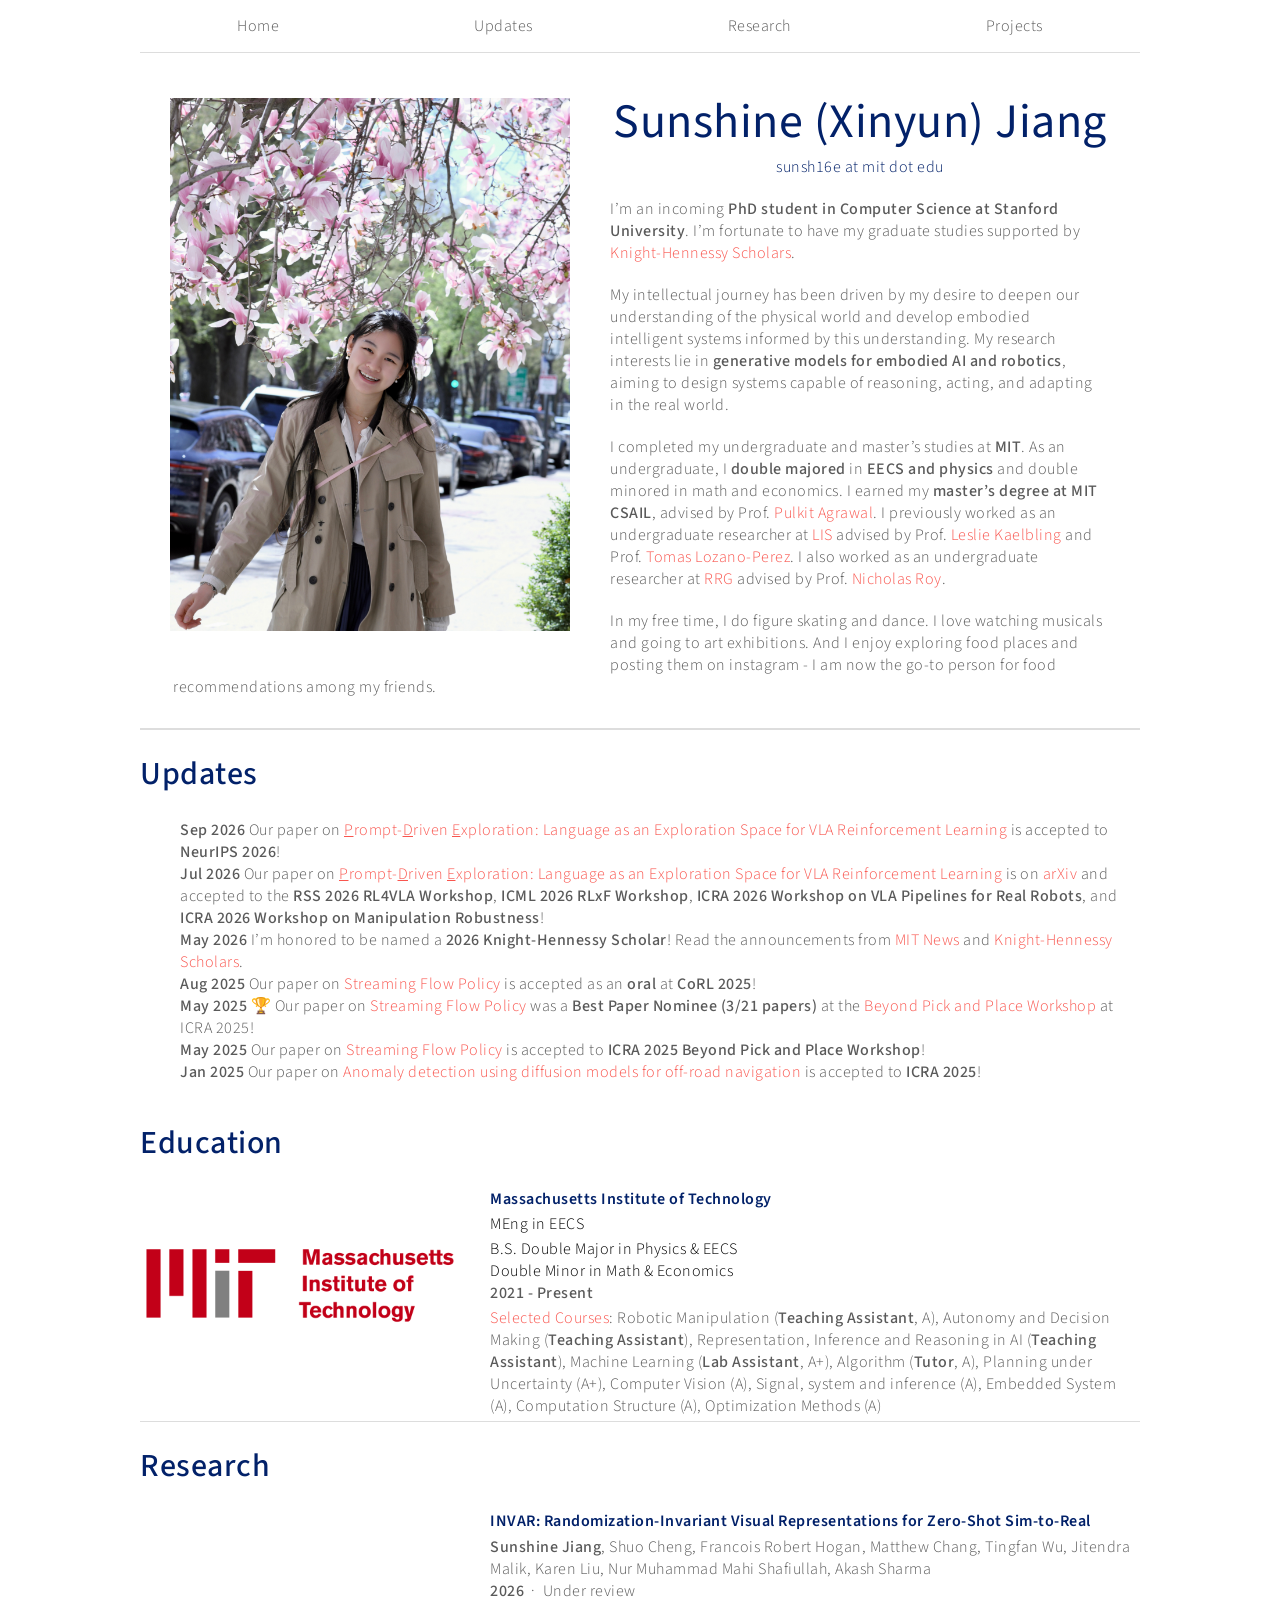
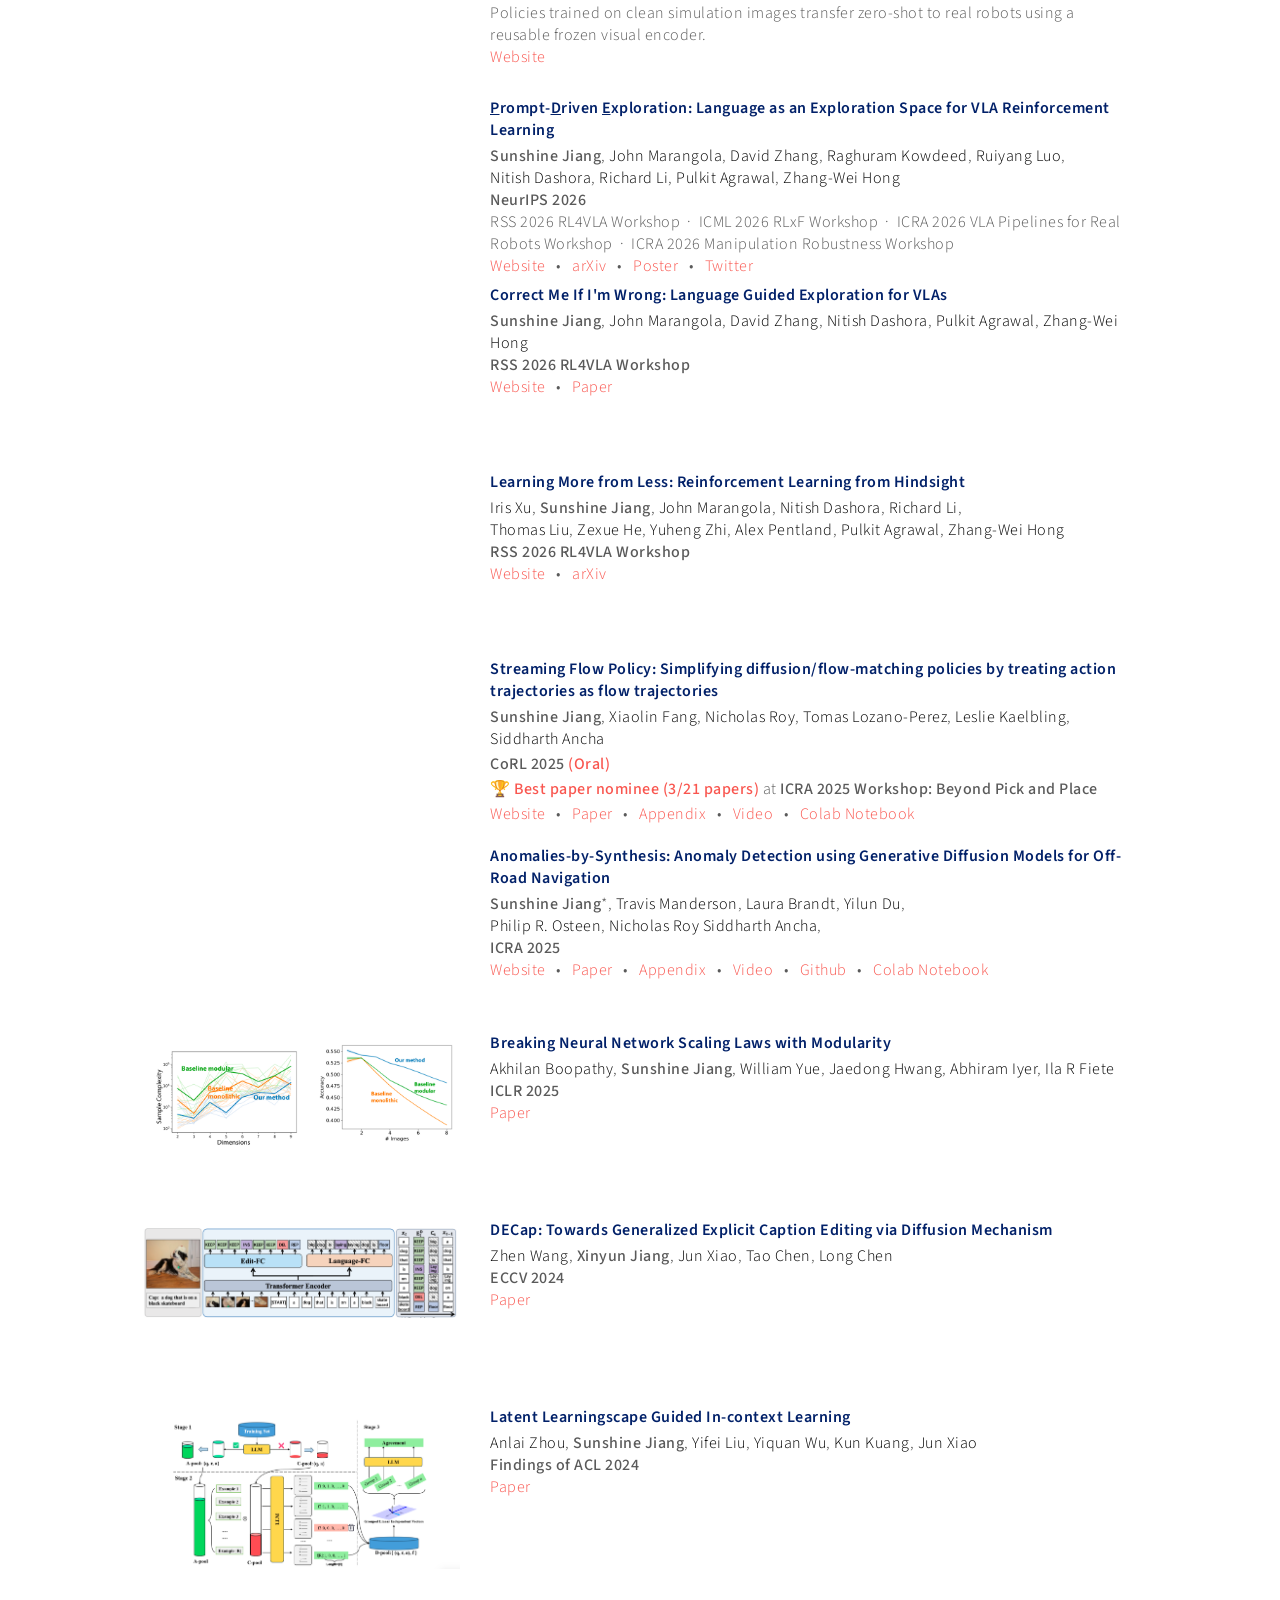
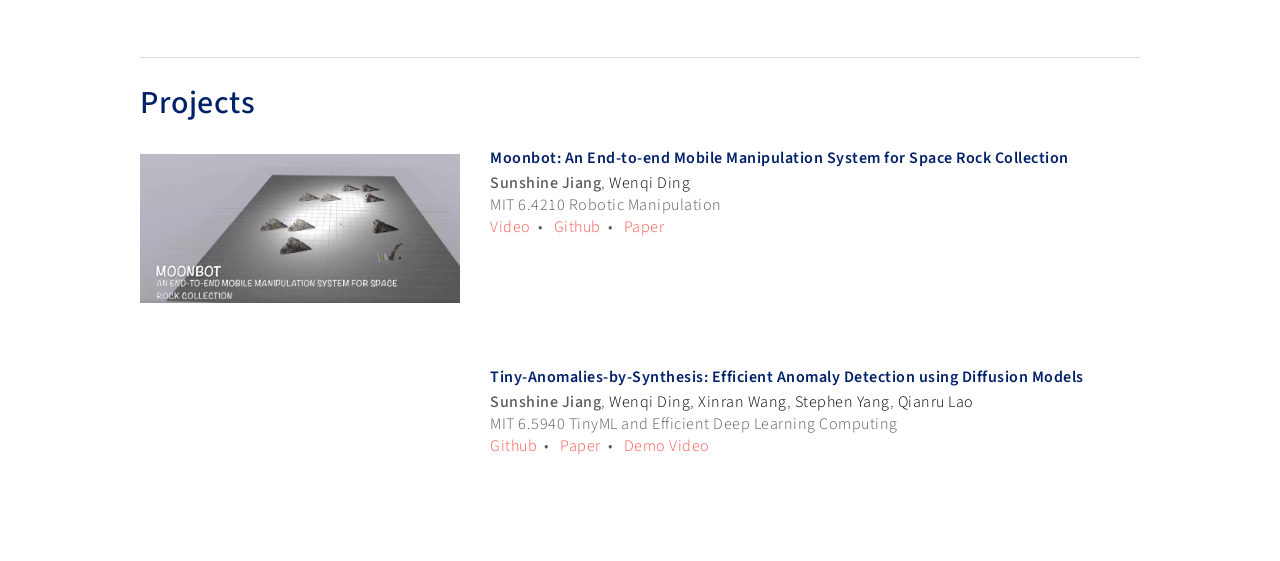
==== index.html @ f5dc6a95 "Add INVAR project to Research section Added INVAR project section with video and details." ====
<!DOCTYPE html>
<html>

<head>
    <meta charset="UTF-8" />
    <link href="https://fonts.googleapis.com/css2?family=Source+Sans+Pro:wght@200;300;400;600;700;900&display=swap"
        rel="stylesheet">
    <link rel="stylesheet" type="text/css" href="assets/css/style.css" />
    <title> Sunshine (Xinyun) Jiang </title>
    <meta name="google-site-verification" content="sfrwMI6kyZwt0G5lqJ5A34wypCN7eaDha0_9CSBx6_o" />
</head>

<body>
    <div style="width:1000px;margin: 0px auto;">
        <header id="header" width="400px" style="display:flex;justify-content: space-around;">
            <a href="#profile-intro">Home</a>
            <a href="#updates">Updates</a>
            <a href="#research">Research</a>
            <a href="#projects">Projects</a>
        </header>
        <div id="profile">
            <div id="profile-pic">
                <img src="assets/images/profile.jpg" />
                
            </div>
            <div id="profile-intro">
                <div id="profile-name">Sunshine (Xinyun) Jiang</div>
                <div id="profile-email">sunsh16e at mit dot edu</div>
                <p>
                    I’m an incoming <b>PhD student in Computer Science at Stanford University</b>. I’m fortunate to have my graduate studies supported by <a href="https://knight-hennessy.stanford.edu/scholars/2026-cohort">Knight-Hennessy Scholars</a>.

                </p>
                <p>
                    My intellectual journey has been driven by my desire to deepen our understanding of the physical world 
                    and develop embodied intelligent systems informed by this understanding. 
                    My research interests lie in <b>generative models for embodied AI and robotics</b>, 
                    aiming to design systems capable of reasoning, acting, and adapting in the real world.

                </p>
                <p>
                    I completed my undergraduate and master’s studies at <b>MIT</b>. As an undergraduate, I <b>double majored</b> in <b>EECS and physics</b> and double minored in math and economics. I earned my <b>master’s degree at MIT CSAIL</b>, advised by Prof. <a href="https://people.csail.mit.edu/pulkitag/">Pulkit Agrawal</a>.
                    I previously worked as an undergraduate researcher at <a href="https://lis.csail.mit.edu/">LIS</a> advised by Prof. <a href="https://people.csail.mit.edu/lpk/">Leslie Kaelbling</a>  and Prof. <a href="https://people.csail.mit.edu/tlp/">Tomas Lozano-Perez</a>.
                    I also worked as an undergraduate researcher at <a href="https://rrg-test.csail.mit.edu/">RRG</a> advised by Prof. <a href="https://aeroastro.mit.edu/people/nicholas-roy/">Nicholas Roy</a>.
                </p>
                <p>
                    In my free time, I do figure skating and dance. I love watching musicals and going to art exhibitions.  
                    And I enjoy exploring food places and posting them on instagram - I am now the go-to person for food recommendations among my friends.
                </p>
                <!-- <div>
                    <a href="assets/files/cv.pdf">
                      CV
                    </a>
                    /
                    <a href="https://twitter.com/chichengcc">
                      Twitter
                    </a>
                    /
                    <a href="https://github.com/cheng-chi">
                        Github
                    </a>
                    </a>
                </div> -->
            </div>
            <div style="clear: both;"></div>
        </div>
        <div class="divider"></div>
        <div class="section" id="updates">
            <h1>Updates</h1>
            <ul>
                <li> <b>Sep 2026</b> Our paper on <a href="prompt-rl/index.html"><u>P</u>rompt-<u>D</u>riven <u>E</u>xploration: Language as an Exploration Space for VLA Reinforcement Learning</a> is accepted to <b>NeurIPS 2026</b>!
                <li> <b>Jul 2026</b> Our paper on <a href="prompt-rl/index.html"><u>P</u>rompt-<u>D</u>riven <u>E</u>xploration: Language as an Exploration Space for VLA Reinforcement Learning</a> is on <a href="https://arxiv.org/abs/2607.08837">arXiv</a> and accepted to the <b>RSS 2026 RL4VLA Workshop</b>, <b>ICML 2026 RLxF Workshop</b>, <b>ICRA 2026 Workshop on VLA Pipelines for Real Robots</b>, and <b>ICRA 2026 Workshop on Manipulation Robustness</b>!
                <li> <b>May 2026</b> I’m honored to be named a <b>2026 Knight-Hennessy Scholar</b>! Read the announcements from <a href="https://news.mit.edu/2026/knight-hennessy-scholars-0514">MIT News</a> and <a href="https://knight-hennessy.stanford.edu/scholars/2026-cohort">Knight-Hennessy Scholars</a>.
                <li> <b>Aug 2025</b> Our paper on <a href="https://siddancha.github.io/streaming-flow-policy/">Streaming Flow Policy</a> is accepted as an <b>oral</b> at <b>CoRL 2025</b>!
                <li> <b>May 2025</b> 🏆 Our paper on <a href="https://siddancha.github.io/streaming-flow-policy/">Streaming Flow Policy</a> was a <b>Best Paper Nominee (3/21 papers)</b> at the <a href="https://sites.google.com/view/icra-2025-beyond-pick-place">Beyond Pick and Place Workshop</a> at ICRA 2025!
                <li> <b>May 2025</b> Our paper on <a href="https://siddancha.github.io/streaming-flow-policy/">Streaming Flow Policy</a> is accepted to <b>ICRA 2025 Beyond Pick and Place Workshop</b>!
                <li> <b>Jan 2025</b> Our paper on <a href="https://siddancha.github.io/anomalies-by-diffusion-synthesis/">Anomaly detection using diffusion models for off-road navigation</a> is accepted to <b>ICRA 2025</b>!
            </ul>
            <p></p>
            <div style="clear: both;"></div>
        </div>
        <div style="display:flex;flex-direction: column;">
            <h1>Education</h1>
            <div>
                <a href="https://web.mit.edu/" style="height: 12em;" class="research-thumb"><img
                        src="assets/images/MIT-Logo.png" alt=""></a>
                <a href="https://web.mit.edu/" class="research-proj-title">Massachusetts Institute of Technology</a>
                <p>
                    <a style="color:#000;">MEng in EECS</a>
                </p>
                <p>
                    <a style="color:#000;">B.S. Double Major in Physics & EECS</a>
                    <br><a style="color:#000;">Double Minor in Math & Economics</a><br>
                    <b>2021 - Present</b>
                </p>
                <p>
                    <a>Selected Courses</a>: Robotic Manipulation (<b>Teaching Assistant</b>, A), Autonomy and Decision Making (<b>Teaching Assistant</b>), Representation, Inference and Reasoning in AI (<b>Teaching Assistant</b>), Machine Learning (<b>Lab Assistant</b>, A+), Algorithm (<b>Tutor</b>, A), 
                    Planning under Uncertainty (A+), Computer Vision (A), 
                    Signal, system and inference (A), Embedded System (A), Computation Structure (A), Optimization Methods (A)

                </p>
            </div>
            <div style="clear: both;"></div>
        </div>
        <div class="divider"></div>
        <div style="display:flex;flex-direction: column;" id="research">
            <h1>Research</h1>
            <div id="invar">
                <a href="https://xinyunsunshine.github.io/INVAR/" style="height: 10em;" class="research-thumb" aria-label="INVAR project website">
                    <video width="320" height="180" style="object-fit: cover;" autoplay loop muted playsinline preload="metadata"
                        poster="https://xinyunsunshine.github.io/INVAR/assets/story/title-tiles/grasp-spray.jpg"
                        aria-label="INVAR policy grasping a spray bottle on a real robot">
                        <source src="https://xinyunsunshine.github.io/INVAR/assets/story/title-tiles/grasp-spray.mp4" type="video/mp4">
                    </video>
                </a>
                <a href="https://xinyunsunshine.github.io/INVAR/" class="research-proj-title">
                    INVAR: Randomization-Invariant Visual Representations for Zero-Shot Sim-to-Real
                </a>
                <p>
                    <b>Sunshine Jiang</b>, Shuo Cheng, Francois Robert Hogan, Matthew Chang,
                    Tingfan Wu, Jitendra Malik, Karen Liu, Nur Muhammad Mahi Shafiullah, Akash Sharma
                    <br><b>2026</b> &nbsp;&middot;&nbsp; Under review<br>
                    Policies trained on clean simulation images transfer zero-shot to real robots using a reusable frozen visual encoder.<br>
                    <a href="https://xinyunsunshine.github.io/INVAR/">Website</a>
                </p>
            </div>

            <div>
                <a href="prompt-rl/index.html" style="height: 10em;" class="research-thumb">
                    <video width="320" height="auto" autoplay loop muted playsinline>
                        <source src="assets/images/tweet1_meme_composite.mp4" type="video/mp4">
                    </video>
                </a>
                <a href="prompt-rl/index.html" class="research-proj-title">
                    <u>P</u>rompt-<u>D</u>riven <u>E</u>xploration: Language as an Exploration Space for VLA Reinforcement Learning
                </a>
                <p>
                    <b>Sunshine Jiang</b>,
                    <a style="color:#000;">John Marangola</a>,
                    <a style="color:#000;">David Zhang</a>,
                    <a style="color:#000;">Raghuram Kowdeed</a>,
                    <a style="color:#000;">Ruiyang Luo</a>,<br>
                    <a style="color:#000;" href="https://www.nitishdashora.com/">Nitish Dashora</a>,
                    <a style="color:#000;" href="https://richardrl.github.io/">Richard Li</a>,
                    <a style="color:#000;" href="https://people.csail.mit.edu/pulkitag/">Pulkit Agrawal</a>,
                    <a style="color:#000;">Zhang-Wei Hong</a>
                    <br><b>NeurIPS 2026</b><br>
                    RSS 2026 RL4VLA Workshop &nbsp;·&nbsp; ICML 2026 RLxF Workshop &nbsp;·&nbsp; ICRA 2026 VLA Pipelines for Real Robots Workshop &nbsp;·&nbsp; ICRA 2026 Manipulation Robustness Workshop<br>

                    <a href="prompt-rl/index.html">Website</a> &nbsp;&nbsp;&bull;&nbsp;&nbsp;
                    <a href="https://arxiv.org/abs/2607.08837">arXiv</a> &nbsp;&nbsp;&bull;&nbsp;&nbsp;
                    <a href="prompt-rl/assets/pde_poster.pdf">Poster</a> &nbsp;&nbsp;&bull;&nbsp;&nbsp;
                    <a href="https://x.com/xinyunsunshine/status/2075303317320962123">Twitter</a>
                </p>
            </div>

            <div>
                <a href="ide/index.html" style="height: 10em;" class="research-thumb">
                    <video width="320" height="auto" autoplay loop muted playsinline>
                        <source src="ide/assets/teaser_with_intervention_thumb.mp4" type="video/mp4">
                    </video>
                </a>
                <a href="ide/index.html" class="research-proj-title">
                    Correct Me If I'm Wrong: Language Guided Exploration for VLAs
                </a>
                <p>
                    <b>Sunshine Jiang</b>,
                    <a style="color:#000;">John Marangola</a>,
                    <a style="color:#000;">David Zhang</a>,
                    <a style="color:#000;" href="https://www.nitishdashora.com/">Nitish Dashora</a>,
                    <a style="color:#000;" href="https://people.csail.mit.edu/pulkitag/">Pulkit Agrawal</a>,
                    <a style="color:#000;">Zhang-Wei Hong</a>
                    <br><b>RSS 2026 RL4VLA Workshop</b><br>

                    <a href="ide/index.html">Website</a> &nbsp;&nbsp;&bull;&nbsp;&nbsp;
                    <a href="ide/assets/ide_paper.pdf">Paper</a>
                </p>
            </div>

            <div>
                <a href="https://iamxjy.github.io/lfh-website/" style="height: 10em;" class="research-thumb">
                    <video width="320" height="auto" autoplay loop muted playsinline>
                        <source src="https://irisjxu.github.io/images/lfh-results.mp4" type="video/mp4">
                    </video>
                </a>
                <a href="https://iamxjy.github.io/lfh-website/" class="research-proj-title">
                    Learning More from Less: Reinforcement Learning from Hindsight
                </a>
                <p>
                    <a style="color:#000;">Iris Xu</a>,
                    <b>Sunshine Jiang</b>,
                    <a style="color:#000;">John Marangola</a>,
                    <a style="color:#000;" href="https://www.nitishdashora.com/">Nitish Dashora</a>,
                    <a style="color:#000;" href="https://richardrl.github.io/">Richard Li</a>,<br>
                    <a style="color:#000;">Thomas Liu</a>,
                    <a style="color:#000;">Zexue He</a>,
                    <a style="color:#000;">Yuheng Zhi</a>,
                    <a style="color:#000;">Alex Pentland</a>,
                    <a style="color:#000;" href="https://people.csail.mit.edu/pulkitag/">Pulkit Agrawal</a>,
                    <a style="color:#000;">Zhang-Wei Hong</a>
                    <br><b>RSS 2026 RL4VLA Workshop</b><br>

                    <a href="https://iamxjy.github.io/lfh-website/">Website</a> &nbsp;&nbsp;&bull;&nbsp;&nbsp;
                    <a href="https://arxiv.org/abs/2607.09042">arXiv</a>
                </p>
            </div>

            <div>
                <a href="https://siddancha.github.io/streaming-flow-policy/" style="height: 10em;" class="research-thumb">
                    <video width="320" height="auto" autoplay loop muted>
                        <source src="https://siddancha.github.io/streaming-flow-policy/thumbnail/ratio-2.25/thumbnail-240p-172k.webm" type="video/mp4">
                    </video>
                </a>
                <a href="https://siddancha.github.io/streaming-flow-policy/" class="research-proj-title">
                    Streaming Flow Policy: Simplifying diffusion/flow-matching policies by treating action trajectories as flow trajectories
                </a>
                <p>
                    <b>Sunshine Jiang</b>,
                    <a style="color:#000;" href="https://fang-xiaolin.github.io/">Xiaolin Fang</a>,
                    <a style="color:#000;" href="https://aeroastro.mit.edu/people/nicholas-roy/">Nicholas Roy</a>,
                    <a style="color:#000;" href="https://people.csail.mit.edu/tlp/">Tomas Lozano-Perez</a>,
                    <a style="color:#000;" href="https://people.csail.mit.edu/lpk/">Leslie Kaelbling</a>,
                    <a style="color:#000;" href="https://siddancha.github.io/">Siddharth Ancha</a>
                  
                    <!-- <br><b> ICRA 2025 Workshop: Beyond Pick and Place</b> 
                    <a> 🏆 Best paper nominee (3/21 papers)</a><br> -->
                    <p><b>CoRL 2025 <b style="color: #F9564F;">(Oral)</b> </b></p>
                    <p>🏆 <b style="color: #F9564F;"> Best paper nominee (3/21 papers)</b> at <b> ICRA 2025 Workshop: Beyond Pick and Place</b> </p>
                    
                    <a href="https://siddancha.github.io/streaming-flow-policy/">Website</a> &nbsp;&nbsp;&bull;&nbsp;&nbsp;
                    <a href="https://siddancha.github.io/streaming-flow-policy/paper.pdf">Paper</a> &nbsp;&nbsp;&bull;&nbsp;&nbsp;
                    <a href="https://siddancha.github.io/streaming-flow-policy/appendix.pdf">Appendix</a> &nbsp;&nbsp;&bull;&nbsp;&nbsp;
                    <a href="https://www.youtube.com/watch?v=iz33j5pf1_8">Video</a> &nbsp;&nbsp;&bull;&nbsp;&nbsp;
                    <!-- <a href="https://github.com/siddancha/anomalies-by-synthesis">Github</a> &nbsp;&nbsp;&bull;&nbsp;&nbsp; -->
                    <a href="https://siddancha.github.io/streaming-flow-policy/notebooks/">Colab Notebook</a> 
                    <!-- <a href="https://arxiv.org/abs/2402.10329">ArXiv</a>&nbsp;&nbsp;&bull;&nbsp;&nbsp; -->
                    <!-- <a href="https://x.com/chichengcc/status/1758539728444629158">Twitter</a> -->
                    <!-- &nbsp;&nbsp;&bull;&nbsp;&nbsp; -->
                    <!-- <a href="https://youtu.be/7h3SZ3La-oA">Video</a> -->
                </p>
            </div>

            <div>
                <a href="https://siddancha.github.io/diffunc/" style="height: 10em;" class="research-thumb">
                    <video width="320" height="auto" autoplay loop muted>
                        <source src="assets/images/anomaly-by-sythesis-teaser.mp4" type="video/mp4">
                    </video>
                </a>
                <a href="https://siddancha.github.io/diffunc/" class="research-proj-title">
                    Anomalies-by-Synthesis: Anomaly Detection using Generative Diffusion Models for Off-Road Navigation
                </a>
                <p>
                    <b>Sunshine Jiang</b>*,
                    <a style="color:#000;" href="https://www.cim.mcgill.ca/~travism/">Travis Manderson</a>,
                    <a style="color:#000;" href="https://lebrandt.github.io/">Laura Brandt</a>,
                    <a style="color:#000;" href="https://yilundu.github.io/">Yilun Du</a>,<br>
                    <a style="color:#000;" href="https://scholar.google.com/citations?user=IcbuLWkAAAAJ&hl=en">Philip R. Osteen</a>,
                    <a style="color:#000;" href="https://aeroastro.mit.edu/people/nicholas-roy/">Nicholas Roy</a>
                    <a style="color:#000;" href="https://siddancha.github.io/">Siddharth Ancha</a>,
                  
                    <br><b> ICRA 2025</b><br>
                    
                    <a href="https://siddancha.github.io/diffunc/">Website</a> &nbsp;&nbsp;&bull;&nbsp;&nbsp;
                    <a href="https://siddancha.github.io/diffunc/paper.pdf">Paper</a> &nbsp;&nbsp;&bull;&nbsp;&nbsp;
                    <a href="https://siddancha.github.io/diffunc/appendix.pdf">Appendix</a> &nbsp;&nbsp;&bull;&nbsp;&nbsp;
                    <a href="https://youtu.be/ZmuKoiwb4Vo">Video</a> &nbsp;&nbsp;&bull;&nbsp;&nbsp;
                    <a href="https://github.com/siddancha/anomalies-by-synthesis">Github</a> &nbsp;&nbsp;&bull;&nbsp;&nbsp;
                    <a href="https://colab.research.google.com/drive/1JGfaqFqt62g82Sgz8nc-wjAMsJY-3Faa">Colab Notebook</a> 
                    <!-- <a href="https://arxiv.org/abs/2402.10329">ArXiv</a>&nbsp;&nbsp;&bull;&nbsp;&nbsp; -->
                    <!-- <a href="https://x.com/chichengcc/status/1758539728444629158">Twitter</a> -->
                    <!-- &nbsp;&nbsp;&bull;&nbsp;&nbsp; -->
                    <!-- <a href="https://youtu.be/7h3SZ3La-oA">Video</a> -->
                </p>
            </div>

            <div>
                <a href="https://arxiv.org/html/2409.05780"  style="height: 10em;" class="research-thumb">
                    <img width="320" src="assets/images/modular-nn.png" alt="">
                </a>
                <a href="https://arxiv.org/html/2409.05780" class="research-proj-title">
                    Breaking Neural Network Scaling Laws with Modularity
                </a>
                <p>
                    <a style="color:#000;" href="https://www.linkedin.com/in/akhilanb/">Akhilan Boopathy</a>,
                    <b>Sunshine Jiang</b>,
                    <a style="color:#000;" href="https://www.linkedin.com/in/willyue/">William Yue</a>,
                    <a style="color:#000;" href="https://jd730.github.io/">Jaedong Hwang</a>,
                    <a style="color:#000;" href="https://www.linkedin.com/in/abhiram-iyer/">Abhiram Iyer</a>,
                    <a style="color:#000;" href="https://mcgovern.mit.edu/profile/ila-fiete/">Ila R Fiete</a>
                    <br><b> ICLR 2025</b><br>

                    <a href="https://arxiv.org/html/2409.05780 "> Paper </a>
                    <!-- <a href="https://arxiv.org/pdf/2310.08864.pdf">ArXiv</a> -->
                    <!-- &nbsp;&nbsp;&bull;&nbsp;&nbsp; -->
                    <!-- <a href="https://youtu.be/7h3SZ3La-oA">Video</a> -->
                </p>
            </div>

            <div>
                <a href="https://dl.acm.org/doi/10.1007/978-3-031-72775-7_21" style="height: 10em;" class="research-thumb">
                    <img width="360" src="assets/images/decap.jpg" alt="">
                </a>
                <a href="https://dl.acm.org/doi/10.1007/978-3-031-72775-7_21" class="research-proj-title">
                    DECap: Towards Generalized Explicit Caption Editing via Diffusion Mechanism
                </a>
                <p>
                    <a style="color:#000;" >Zhen Wang</a>,
                    <b>Xinyun Jiang</b>,
                    <a style="color:#000;">Jun Xiao</a>,
                    <a style="color:#000;" >Tao Chen</a>,
                    <a style="color:#000;" >Long Chen</a>
                    <br><b>ECCV 2024<br></b>
                    <a href="https://dl.acm.org/doi/10.1007/978-3-031-72775-7_21">Paper</a>
                    <!-- &nbsp;&nbsp;&bull;&nbsp;&nbsp; -->
                    <!-- <a href="https://youtu.be/7h3SZ3La-oA">Video</a> -->
                </p>
            </div>

            <div>
                <a href="https://aclanthology.org/2024.findings-acl.482/" style="height: 14em;" class="research-thumb">
                    <img width="320" src="assets/images/latent-learning.png" alt="">
                </a>
                <a href="https://aclanthology.org/2024.findings-acl.482/" class="research-proj-title">
                    Latent Learningscape Guided In-context Learning
                </a>
                <p>
                    <a style="color:#000;" >Anlai Zhou</a>,
                    <b>Sunshine Jiang</b>,
                    <a style="color:#000;" >Yifei Liu</a>,
                    <a style="color:#000;" >Yiquan Wu</a>,
                    <a style="color:#000;" >Kun Kuang</a>,
                    <a style="color:#000;" >Jun Xiao</a>
                    <br><b>Findings of ACL 2024<br></b>
                    <a href="https://aclanthology.org/2024.findings-acl.482/">Paper</a>
                    <!-- <a href="https://youtu.be/7h3SZ3La-oA">Video</a> -->
                </p>
            </div>

      
            <!-- <div>
                <p>* indicates equal contribution</p>
            </div> -->

            <div style="clear: both;"></div>
        </div>
        <div class="divider"></div>
        <div style="display:flex;flex-direction: column;">
            <h1>Projects</h1>
            <div>
                <a href="https://www.youtube.com/watch?v=zLYAmypjT2A" style="height: 12em;" class="research-thumb"><img
                        src="assets/images/moonbot.png" alt=""></a>
                <a href="https://www.youtube.com/watch?v=zLYAmypjT2A" class="research-proj-title">Moonbot: An End-to-end Mobile Manipulation System for Space Rock Collection</a>
                <p>
                    <b>Sunshine Jiang</b>,
                    <a style="color:#000;" >Wenqi Ding</a>
                    <br>MIT 6.4210 Robotic Manipulation<br>

                    <a href="https://www.youtube.com/watch?v=zLYAmypjT2A">Video</a>&nbsp;&nbsp;&bull;&nbsp;&nbsp; 
                    <a href="https://github.com/dingwq22/6.4210_project">Github</a>&nbsp;&nbsp;&bull;&nbsp;&nbsp; 
                    <a href="soft-creatures/index.html">Paper</a>
                </p>
            </div>

            <div>
                <a href="assets/files/Efficient_Anomaly_Detection_using_Diffusion_Models.pdf" style="height: 10em;" class="research-thumb">
                    <video width="320" height="auto" autoplay loop muted>
                        <source src="assets/images/tinyml-demo.mov" type="video/mp4">
                    </video>
                </a>
                <a href="assets/files/Efficient_Anomaly_Detection_using_Diffusion_Models.pdf" class="research-proj-title">
                    Tiny-Anomalies-by-Synthesis: Efficient Anomaly Detection using Diffusion Models</a>
                <p>
                    <b>Sunshine Jiang</b>,
                    <a style="color:#000;" >Wenqi Ding</a>,
                    <a style="color:#000;" >Xinran Wang</a>,
                    <a style="color:#000;" >Stephen Yang</a>,
                    <a style="color:#000;" >Qianru Lao</a>
                    <br>MIT 6.5940 TinyML and Efficient Deep Learning Computing<br>

                    
                    <a href="https://github.com/xinyunsunshine/Tiny-Anomaly-by-Synthesis">Github</a>&nbsp;&nbsp;&bull;&nbsp;&nbsp; 
                    <a href="assets/files/Efficient_Anomaly_Detection_using_Diffusion_Models.pdf">Paper</a>&nbsp;&nbsp;&bull;&nbsp;&nbsp; 
                    <a href="https://youtu.be/cJTyEO5FPxU">Demo Video</a>
                </p>
            </div>
            <div style="clear: both;"></div>
        </div>
    </div>
    <!-- <script src="js/pixi.min.js"></script> -->
    <!-- <script src="js/profile-pic.js"></script> -->
</body>

</html>
---- assets/css/style.css ----
:root {
	--grey: rgb(90, 90, 90);
	/* Columbia Blues: https://visualidentity.columbia.edu/content/colors-1 */
	--blue1: rgb(2,33,105);
	--blue2: rgb(0,51,160);
	--blue3: rgb(0,114,206);
	--blue4: rgb(108,172,228);
	--pink1: #F9564F;
 }

html, p{
    margin: 0;
    padding: 0;
    border: 0;
    font-size: 120%;
    font: inherit;
    vertical-align: baseline;
    font-family: 'Source Sans Pro', sans-serif;
    font-weight: 300;
    letter-spacing: 0.5px;
    color: var(--grey);
}
p{
    margin: 0.2em;
}

ol, ul {
    list-style: none;
}

ul {
    list-style-position: inside;
    list-style-type: none;
}

a {
    text-decoration: none;
    color:  var(--pink1);
}

i {
    font-style: italic;
}

h1 {
    font-weight: 500;
    color: var(--blue1);
}

b {
    font-weight: 500;
}

strong {
    color: #fdc450;
    font-weight: 700;
}

/**************************************************/

#header {
    height: 2em;
    line-height: 2em;
    padding-top: 10px;
    padding-bottom: 10px;
    border-bottom: 1px solid #ddd;
    position: fixed;
    top: 0;
    left: 50% - 500px;
    z-index: 9999;
    width: 1000px;
    background-color: rgba(255, 255, 255, 0.7);
    backdrop-filter: blur(8px);
}

#header a {
    text-decoration: none;
    color: var(--grey);
    transition: color 0.3s ease;
}

#header a:hover {
    color: var(--pink1);
}

/**************************************************/

#profile {
    padding: 90px 30px 10px 30px;
    border-bottom: 1px solid #ddd;
}

#profile-pic {
    float: left;
    margin-right: 40px;
    text-align: center;
}

#profile img {
    width: 400px;
    margin-bottom: 18px;
}

#profile-name {
    font-size: 3em;
    line-height: 1em;
    font-weight: 400;
    margin-bottom: 10px;
    color: var(--blue1);
    text-align: center;
}


#profile-email {
    margin-bottom: 20px;
    color: var(--blue1);
    text-align: center;
}

#profile p {
    margin-bottom: 20px;
}


.divider {
    width: 100%;
    border-bottom: 1px solid #ddd;
}

.research-thumb {
    width: 20em;
    height: 20em;
    float: left;
    margin-top: 7px;
    padding-right: 30px;
    margin-bottom: 20px;
}

.research-thumb img {
    width: 100%;
}

.research-proj-title {
    color: var(--blue1);
    font-weight: 600;
}
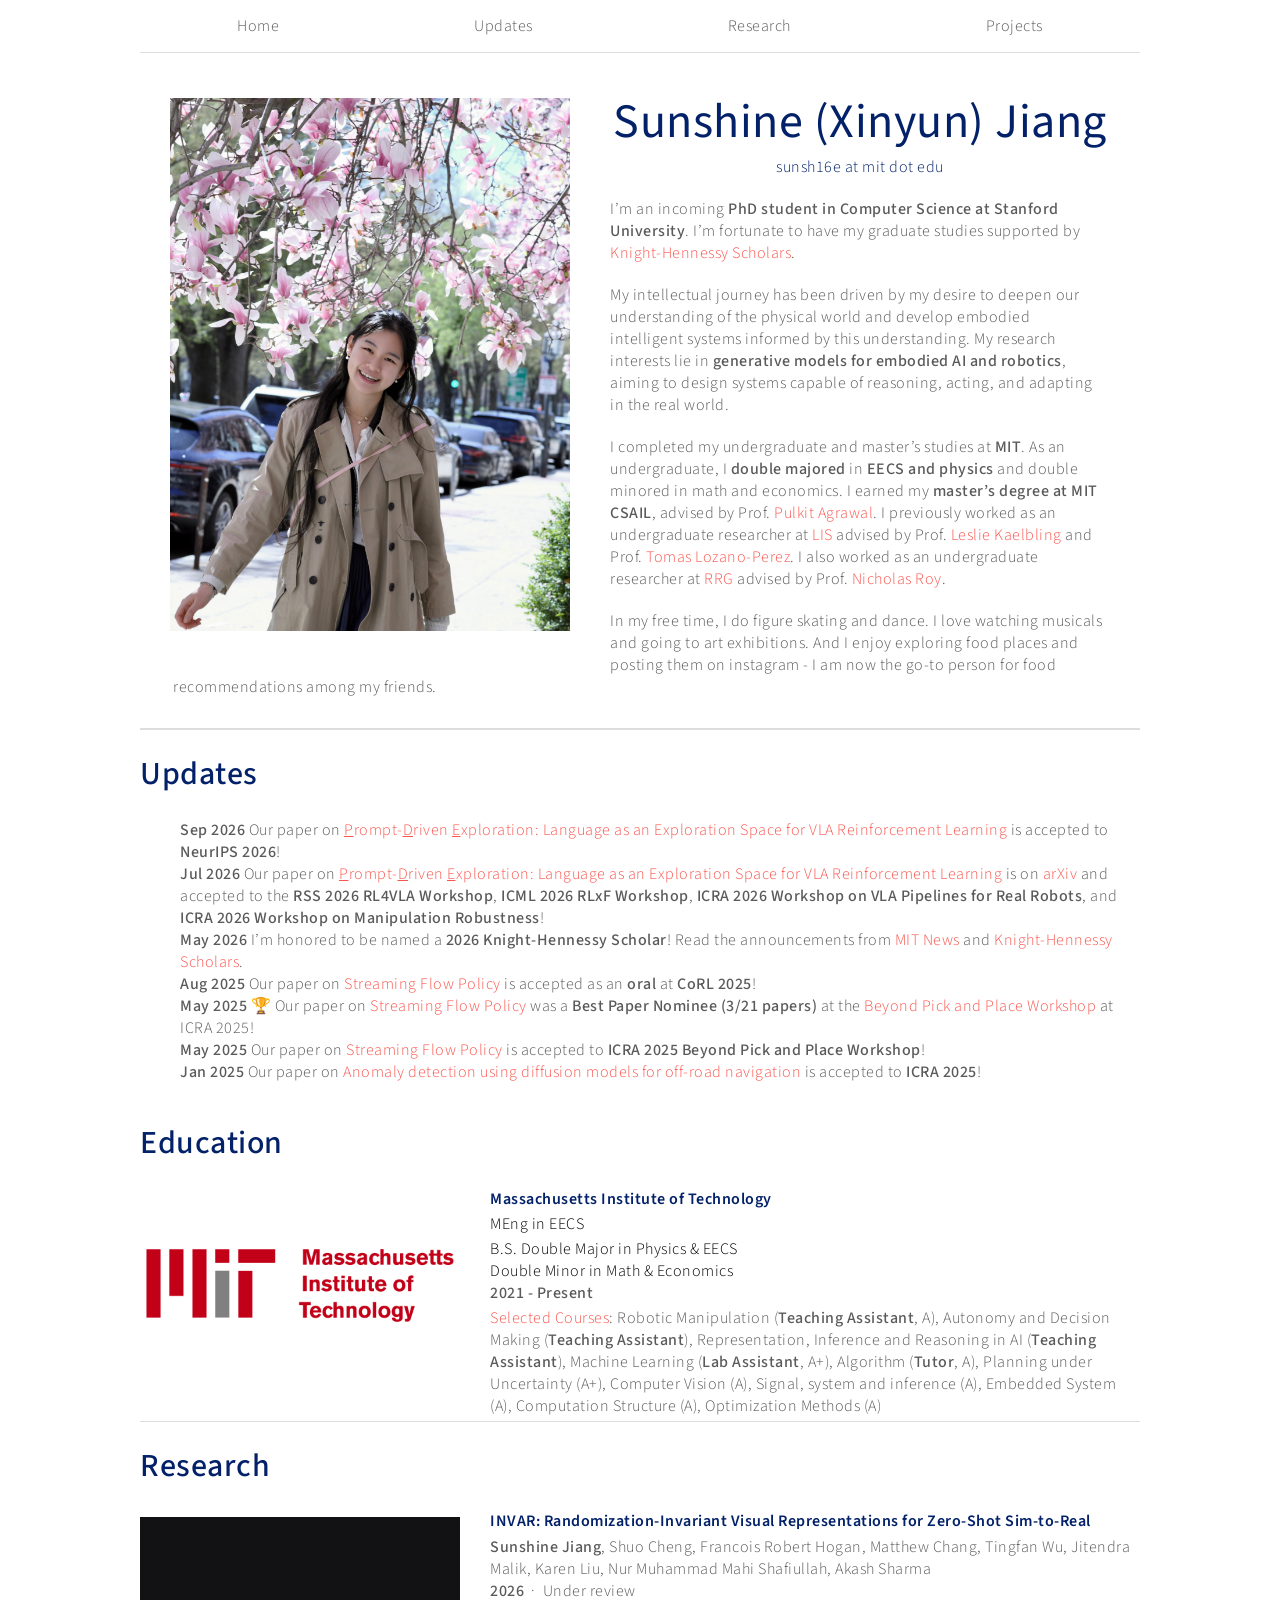
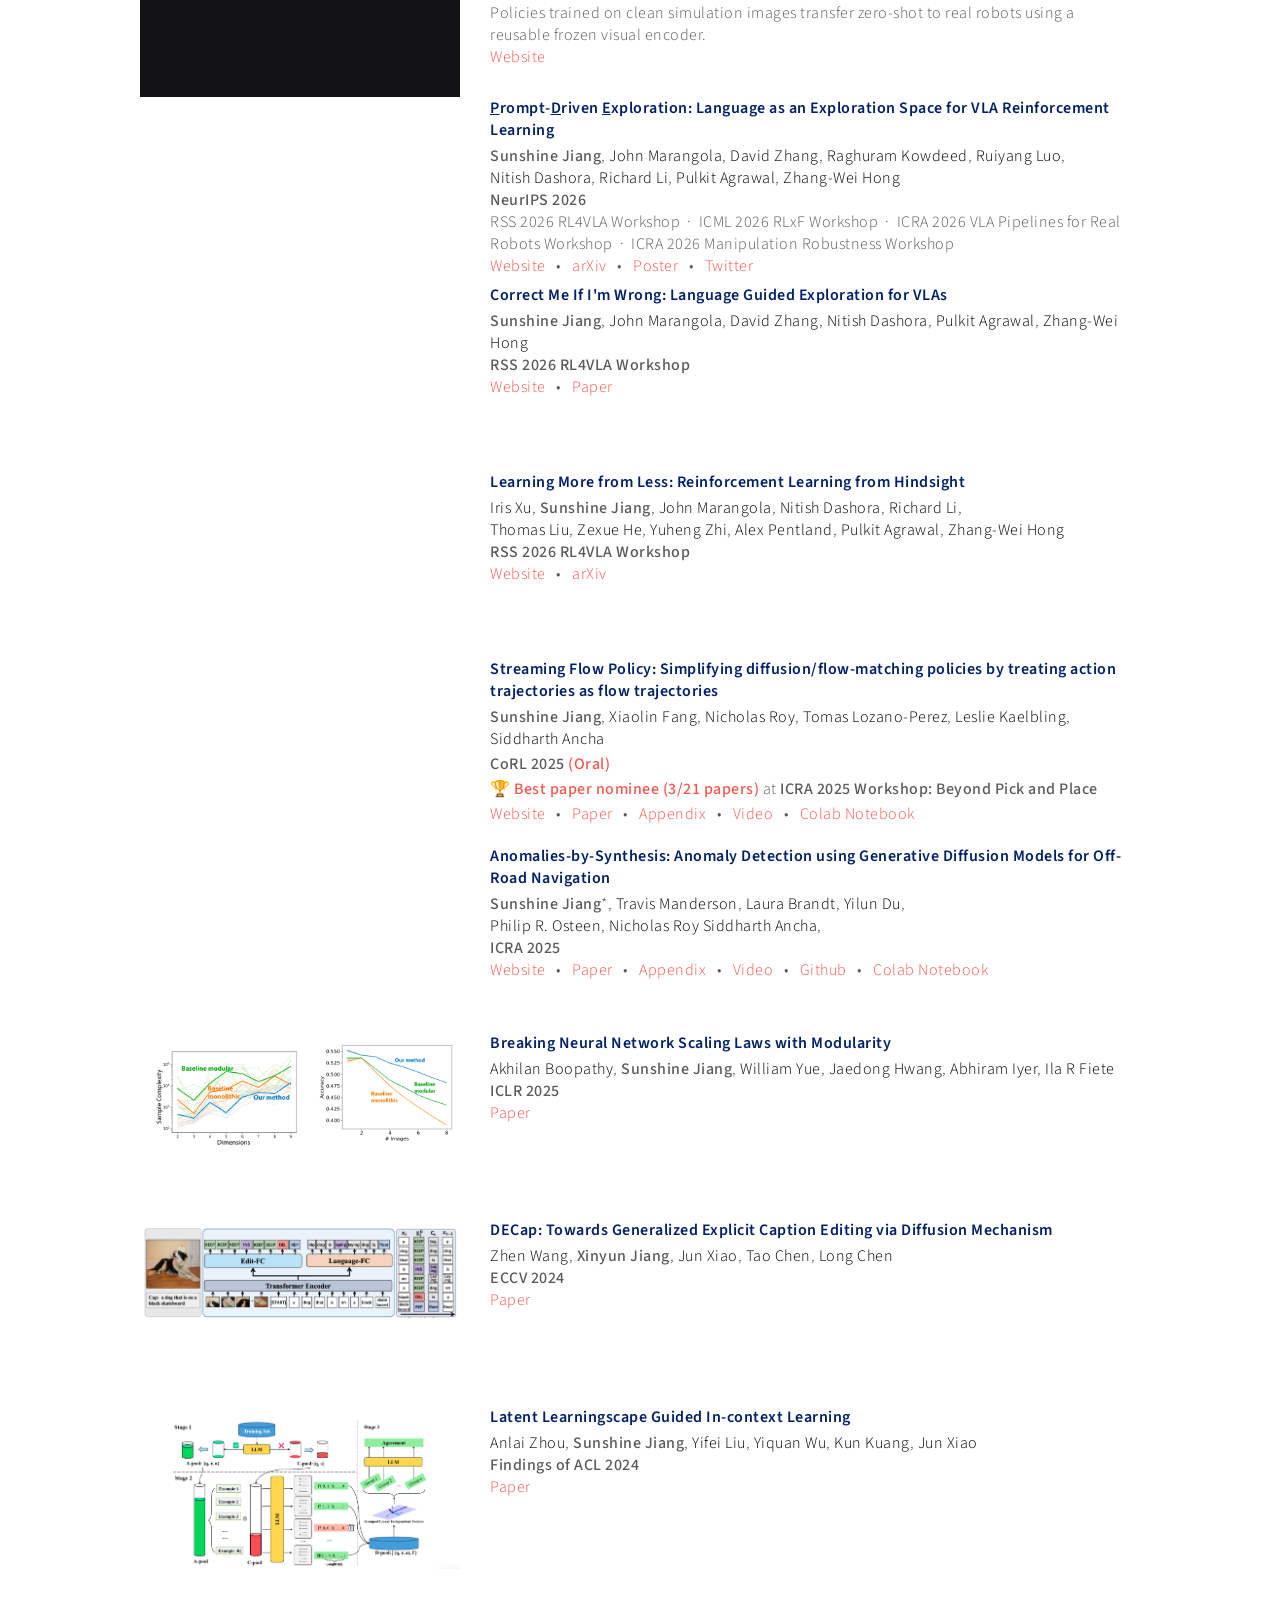
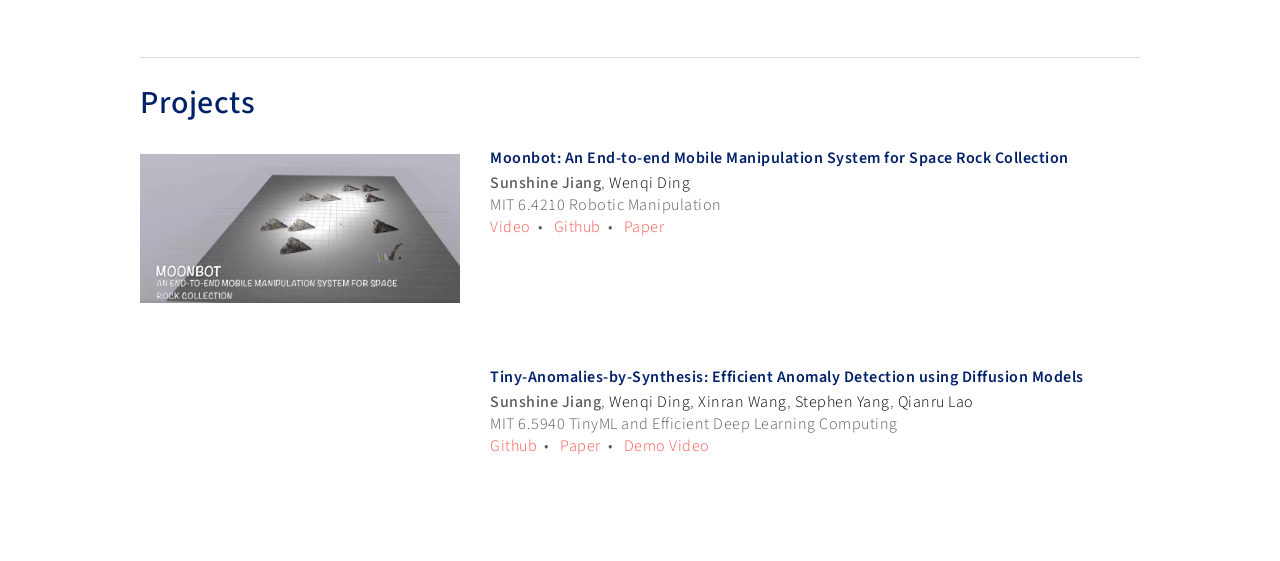
==== commit cda25298: "Match INVAR thumbnail to the sim-to-real opening and nine-video montage Reuse the project-page clips" ====
--- a/index.html
+++ b/index.html
@@ -8,6 +8,15 @@
     <link rel="stylesheet" type="text/css" href="assets/css/style.css" />
     <title> Sunshine (Xinyun) Jiang </title>
     <meta name="google-site-verification" content="sfrwMI6kyZwt0G5lqJ5A34wypCN7eaDha0_9CSBx6_o" />
+
+    <style>
+        #invar .invar-thumb-film { display: block; width: 320px; height: 180px; overflow: hidden; background: #121214; }
+        #invar .invar-thumb-grid { display: grid; width: 100%; height: 100%; grid-template-columns: repeat(3, minmax(0, 1fr)); grid-template-rows: repeat(3, minmax(0, 1fr)); gap: 2px; transform-origin: center; }
+        #invar .invar-thumb-grid video { display: block; width: 100%; height: 100%; min-height: 0; object-fit: contain; background: #121214; }
+        #invar .invar-thumb-intro { animation: invar-thumb-reveal 7.2s ease-in-out both; animation-play-state: paused; }
+        @keyframes invar-thumb-reveal { 0%, 80% { transform: scale(3); } 100% { transform: scale(1); } }
+        @media (prefers-reduced-motion: reduce) { #invar .invar-thumb-intro { animation: none; } }
+    </style>
 </head>
 
 <body>
@@ -106,11 +115,17 @@
             <h1>Research</h1>
             <div id="invar">
                 <a href="https://xinyunsunshine.github.io/INVAR/" style="height: 10em;" class="research-thumb" aria-label="INVAR project website">
-                    <video width="320" height="180" style="object-fit: cover;" autoplay loop muted playsinline preload="metadata"
-                        poster="https://xinyunsunshine.github.io/INVAR/assets/story/title-tiles/grasp-spray.jpg"
-                        aria-label="INVAR policy grasping a spray bottle on a real robot">
-                        <source src="https://xinyunsunshine.github.io/INVAR/assets/story/title-tiles/grasp-spray.mp4" type="video/mp4">
-                    </video>
+                    <span class="invar-thumb-film"><span id="invar-thumb-grid" class="invar-thumb-grid invar-thumb-intro">
+      <video  data-playback-rate="3" muted loop playsinline preload="metadata" poster="https://xinyunsunshine.github.io/INVAR/assets/story/title-tiles/grasp-spray.jpg" src="https://xinyunsunshine.github.io/INVAR/assets/story/title-tiles/grasp-spray.mp4" aria-label="Spray-bottle grasp"></video>
+      <video  data-playback-rate="3" muted loop playsinline preload="metadata" poster="https://xinyunsunshine.github.io/INVAR/assets/story/title-tiles/invar-bottles.jpg" src="https://xinyunsunshine.github.io/INVAR/assets/story/title-tiles/invar-bottles.mp4?v=20261020-2" aria-label="Bottles into a bin"></video>
+      <video  data-playback-rate="3" muted loop playsinline preload="metadata" poster="https://xinyunsunshine.github.io/INVAR/assets/story/title-tiles/grasp-glass.jpg" src="https://xinyunsunshine.github.io/INVAR/assets/story/title-tiles/grasp-glass.mp4" aria-label="Wine-glass grasp"></video>
+      <video  data-playback-rate="3" muted loop playsinline preload="metadata" poster="https://xinyunsunshine.github.io/INVAR/assets/story/title-tiles/grasp-watering.jpg" src="https://xinyunsunshine.github.io/INVAR/assets/story/title-tiles/grasp-watering.mp4" aria-label="Watering-can grasp"></video>
+      <video id="invar-thumb-center"  data-playback-rate="1" muted loop playsinline preload="metadata" poster="https://xinyunsunshine.github.io/INVAR/assets/story/wine-pour-sim-real.jpg" src="https://xinyunsunshine.github.io/INVAR/assets/story/wine-pour-sim-real.mp4" aria-label="Wine pouring with a sliding comparison between the real robot and simulation"></video>
+      <video  data-playback-rate="3" muted loop playsinline preload="metadata" poster="https://xinyunsunshine.github.io/INVAR/assets/story/title-tiles/invar-mug.jpg" src="https://xinyunsunshine.github.io/INVAR/assets/story/title-tiles/invar-mug.mp4" aria-label="Flip a mug"></video>
+      <video  data-playback-rate="3" muted loop playsinline preload="metadata" poster="https://xinyunsunshine.github.io/INVAR/assets/story/title-tiles/grasp-tape.jpg" src="https://xinyunsunshine.github.io/INVAR/assets/story/title-tiles/grasp-tape.mp4" aria-label="Tape grasp"></video>
+      <video  data-playback-rate="3" muted loop playsinline preload="metadata" poster="https://xinyunsunshine.github.io/INVAR/assets/story/title-tiles/robust-bottles.jpg" src="https://xinyunsunshine.github.io/INVAR/assets/story/title-tiles/robust-bottles.mp4" aria-label="Bottles into a bin in another scene"></video>
+      <video  data-playback-rate="3" muted loop playsinline preload="metadata" poster="https://xinyunsunshine.github.io/INVAR/assets/story/title-tiles/grasp-hammer.jpg" src="https://xinyunsunshine.github.io/INVAR/assets/story/title-tiles/grasp-hammer.mp4" aria-label="Hammer grasp"></video>
+    </span></span>
                 </a>
                 <a href="https://xinyunsunshine.github.io/INVAR/" class="research-proj-title">
                     INVAR: Randomization-Invariant Visual Representations for Zero-Shot Sim-to-Real
@@ -387,6 +402,47 @@
     </div>
     <!-- <script src="js/pixi.min.js"></script> -->
     <!-- <script src="js/profile-pic.js"></script> -->
+
+    <script>
+    (() => {
+        const grid = document.getElementById('invar-thumb-grid');
+        const center = document.getElementById('invar-thumb-center');
+        const videos = [...grid.querySelectorAll('video')];
+        const reducedMotion = matchMedia('(prefers-reduced-motion: reduce)');
+        let visible = false;
+        let introReady = false;
+        function updatePlayback() {
+            const play = visible && !document.hidden && !reducedMotion.matches;
+            grid.style.animationPlayState = play && introReady ? 'running' : 'paused';
+            videos.forEach(video => {
+                video.playbackRate = Number(video.dataset.playbackRate || 3);
+                if (play) video.play().catch(() => {});
+                else video.pause();
+            });
+        }
+        center.addEventListener('playing', () => { introReady = true; updatePlayback(); }, {once: true});
+        function showPouringTile() {
+            const source = 'https://xinyunsunshine.github.io/INVAR/assets/story/title-tiles/invar-pour.mp4';
+            if (center.getAttribute('src') === source) return;
+            const resumeAt = center.currentTime * 2;
+            center.dataset.playbackRate = '3';
+            center.poster = source.replace('.mp4', '.jpg');
+            center.src = source;
+            center.addEventListener('loadedmetadata', () => {
+                if (Number.isFinite(center.duration) && center.duration > 0) center.currentTime = resumeAt % center.duration;
+                updatePlayback();
+            }, {once: true});
+            center.load();
+        }
+        grid.addEventListener('animationend', event => {
+            if (event.target === grid && event.animationName === 'invar-thumb-reveal') showPouringTile();
+        });
+        if (reducedMotion.matches) showPouringTile();
+        reducedMotion.addEventListener('change', () => { if (reducedMotion.matches) showPouringTile(); updatePlayback(); });
+        new IntersectionObserver(entries => { visible = entries[0].isIntersecting; updatePlayback(); }, {threshold: .15}).observe(grid.parentElement);
+        document.addEventListener('visibilitychange', updatePlayback);
+    })();
+    </script>
 </body>
 
 </html>
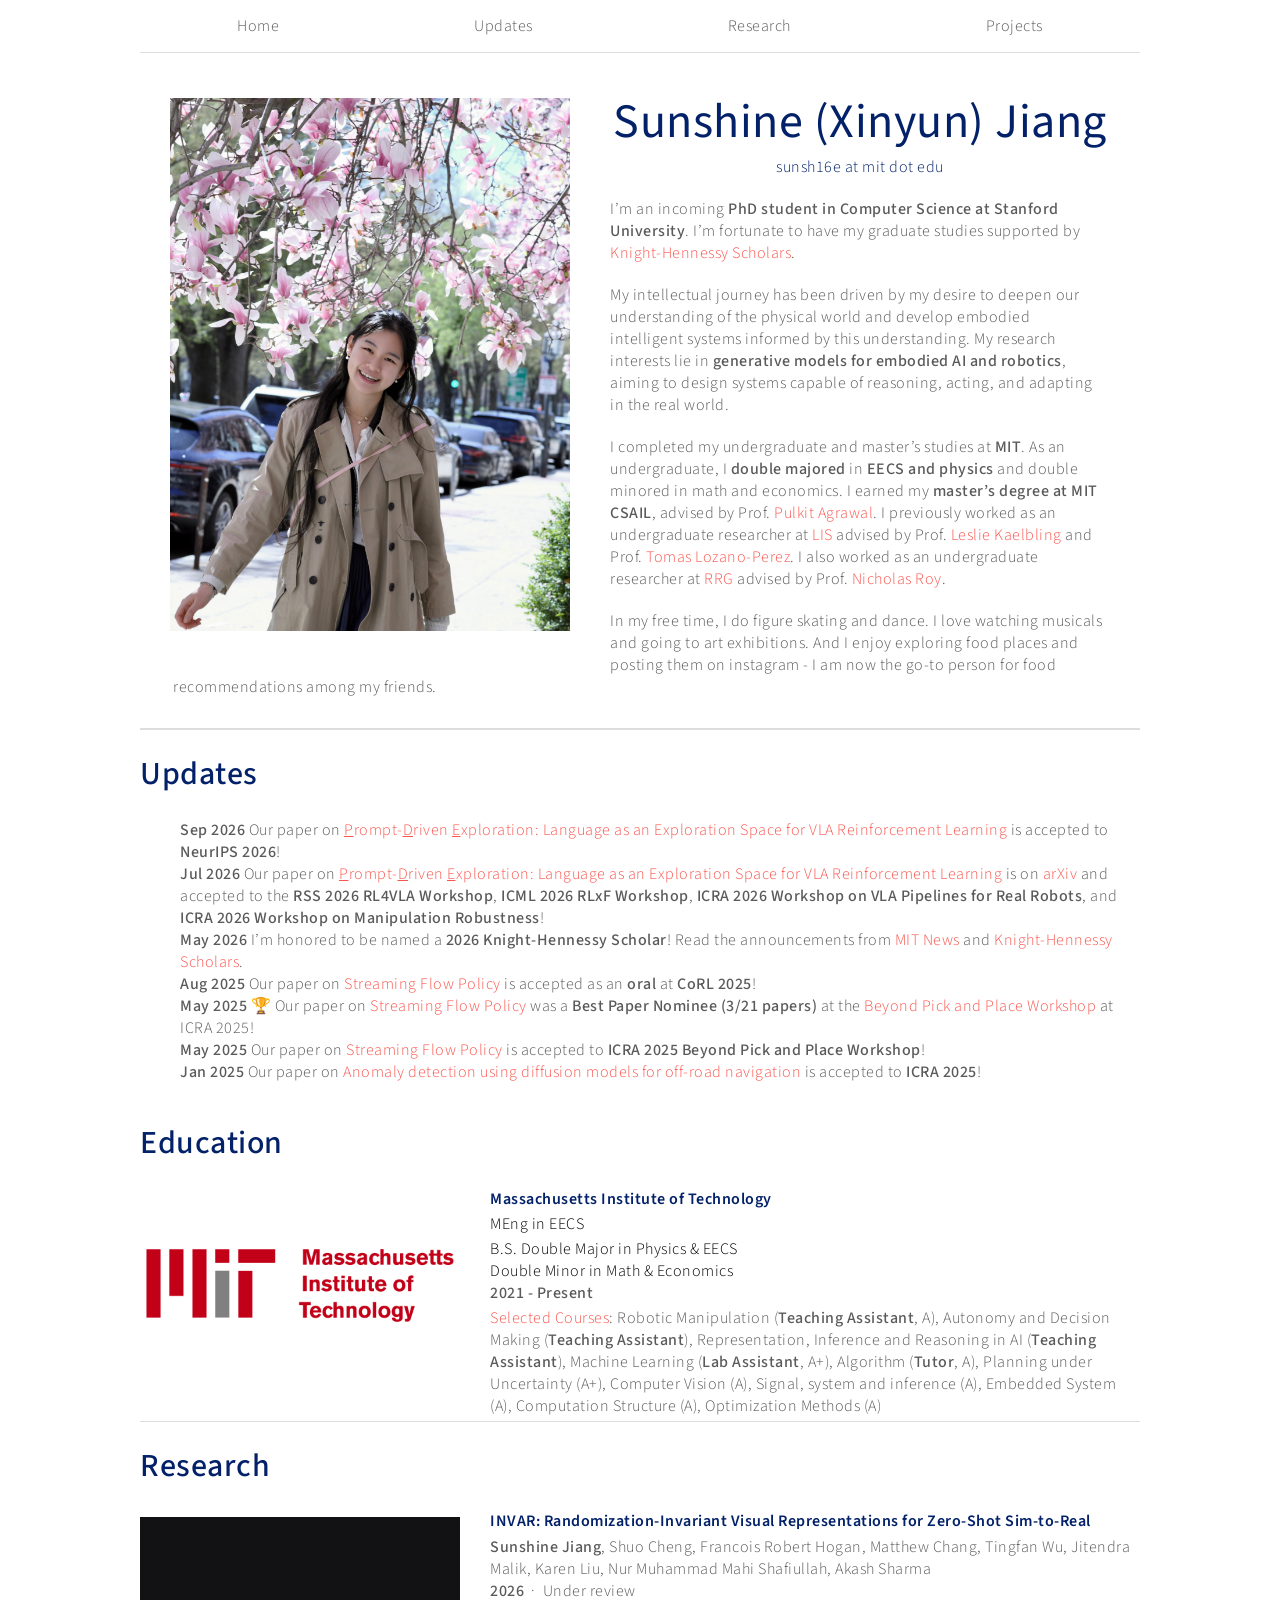
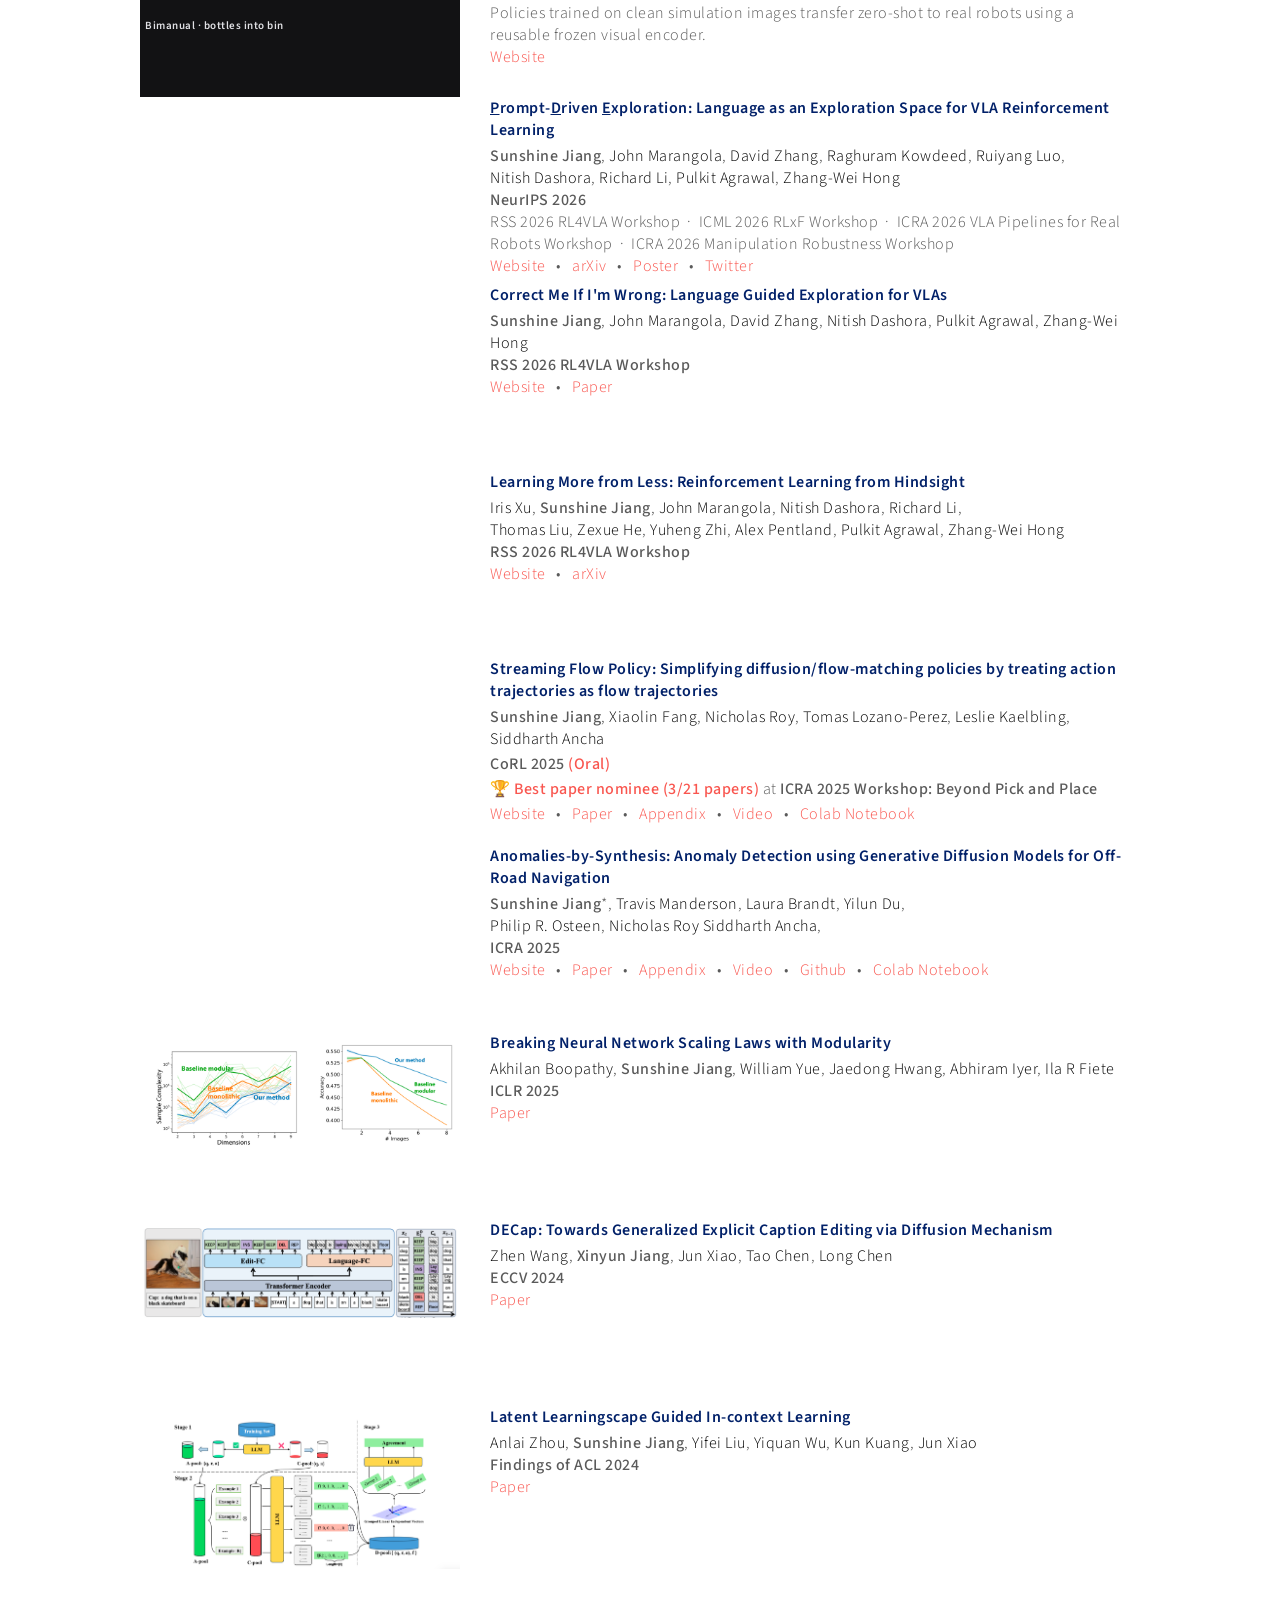
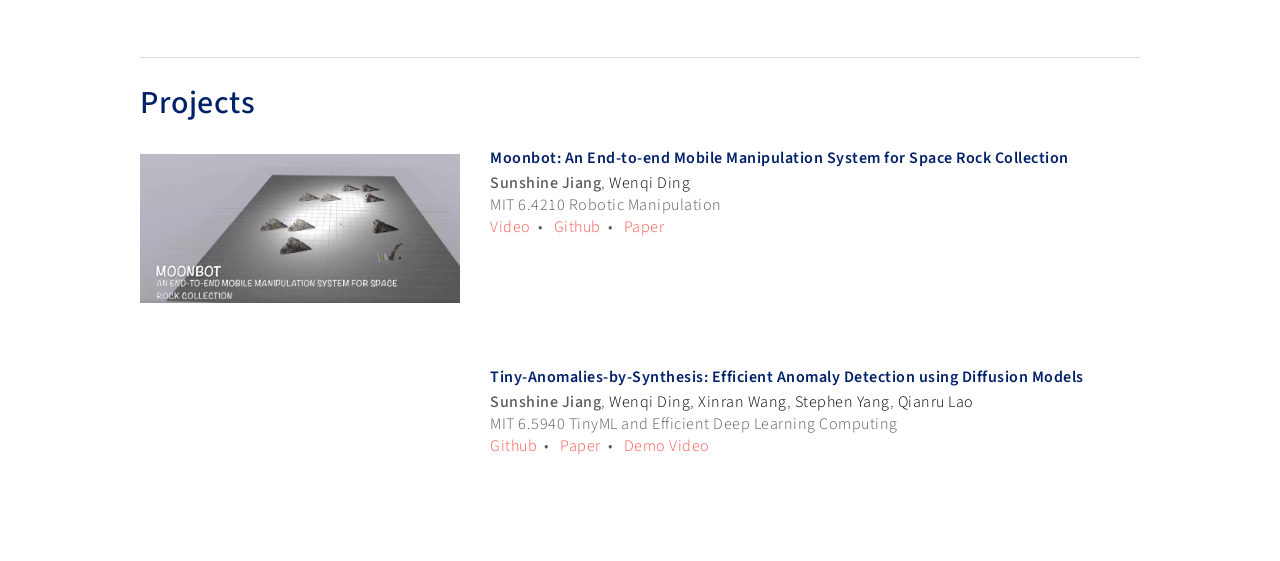
==== commit 440d90c4: "Label INVAR attention comparisons and smooth the montage transition Add RGB, DINOv3, CAIP, and INVAR" ====
--- a/index.html
+++ b/index.html
@@ -10,12 +10,27 @@
     <meta name="google-site-verification" content="sfrwMI6kyZwt0G5lqJ5A34wypCN7eaDha0_9CSBx6_o" />
 
     <style>
-        #invar .invar-thumb-film { display: block; width: 320px; height: 180px; overflow: hidden; background: #121214; }
-        #invar .invar-thumb-grid { display: grid; width: 100%; height: 100%; grid-template-columns: repeat(3, minmax(0, 1fr)); grid-template-rows: repeat(3, minmax(0, 1fr)); gap: 2px; transform-origin: center; }
+        #invar .invar-thumb-film { position: relative; display: block; width: 320px; height: 180px; overflow: hidden; background: #121214; }
+        #invar .invar-thumb-grid { display: grid; width: 100%; height: 100%; grid-template-columns: repeat(3, minmax(0, 1fr)); grid-template-rows: repeat(3, minmax(0, 1fr)); gap: 2px; transform-origin: center; transition: opacity 1.1s ease-in-out, filter 1.1s ease-in-out; }
         #invar .invar-thumb-grid video { display: block; width: 100%; height: 100%; min-height: 0; object-fit: contain; background: #121214; }
-        #invar .invar-thumb-intro { animation: invar-thumb-reveal 7.2s ease-in-out both; animation-play-state: paused; }
-        @keyframes invar-thumb-reveal { 0%, 80% { transform: scale(3); } 100% { transform: scale(1); } }
-        @media (prefers-reduced-motion: reduce) { #invar .invar-thumb-intro { animation: none; } }
+        #invar .invar-thumb-intro { animation: invar-thumb-reveal 9.2s ease-in-out both; animation-play-state: paused; }
+        @keyframes invar-thumb-reveal { 0%, 62.6087% { transform: scale(3); } 78.2609%, 100% { transform: scale(1); } }
+        #invar .invar-thumb-attention { position: absolute; inset: 0; display: flex; flex-direction: column; justify-content: center; gap: 2px; opacity: 0; transition: opacity 1.1s ease-in-out; background: #121214; font-family: "Source Sans Pro", sans-serif; }
+        #invar .invar-thumb-labels { display: grid; grid-template-columns: repeat(4, minmax(0, 1fr)); height: 19px; line-height: 17px; font-size: 12px; font-weight: 600; text-align: center; color: #f5f5f5; }
+        #invar .invar-thumb-labels .invar-ours { color: #f0d385; border-bottom: 2px solid #d9b85f; background: #292519; }
+        #invar .invar-thumb-task { display: block; height: 14px; padding-left: 5px; line-height: 14px; font-size: 11px; font-weight: 600; color: #e1e1e5; }
+        #invar .invar-thumb-attention video { display: block; width: 100%; height: auto; object-fit: contain; }
+        #invar .invar-thumb-attention-row { display: block; opacity: 0; transform: translateY(8px); transition: opacity .85s ease, transform .85s cubic-bezier(.22, 1, .36, 1); }
+        #invar .invar-thumb-attention-row:nth-child(2) { transition-delay: .08s; }
+        #invar .invar-thumb-attention-row:nth-child(3) { transition-delay: .18s; }
+        #invar .invar-thumb-film.show-attention .invar-thumb-grid { opacity: 0; filter: blur(2px); }
+        #invar .invar-thumb-film.show-attention .invar-thumb-attention { opacity: 1; }
+        #invar .invar-thumb-film.show-attention .invar-thumb-attention-row { opacity: 1; transform: translateY(0); }
+        @media (prefers-reduced-motion: reduce) {
+            #invar .invar-thumb-grid, #invar .invar-thumb-attention, #invar .invar-thumb-attention-row { transition: none; }
+            #invar .invar-thumb-attention-row { transform: none; }
+            #invar .invar-thumb-intro { animation: none; }
+        }
     </style>
 </head>
 
@@ -125,7 +140,11 @@
       <video  data-playback-rate="3" muted loop playsinline preload="metadata" poster="https://xinyunsunshine.github.io/INVAR/assets/story/title-tiles/grasp-tape.jpg" src="https://xinyunsunshine.github.io/INVAR/assets/story/title-tiles/grasp-tape.mp4" aria-label="Tape grasp"></video>
       <video  data-playback-rate="3" muted loop playsinline preload="metadata" poster="https://xinyunsunshine.github.io/INVAR/assets/story/title-tiles/robust-bottles.jpg" src="https://xinyunsunshine.github.io/INVAR/assets/story/title-tiles/robust-bottles.mp4" aria-label="Bottles into a bin in another scene"></video>
       <video  data-playback-rate="3" muted loop playsinline preload="metadata" poster="https://xinyunsunshine.github.io/INVAR/assets/story/title-tiles/grasp-hammer.jpg" src="https://xinyunsunshine.github.io/INVAR/assets/story/title-tiles/grasp-hammer.mp4" aria-label="Hammer grasp"></video>
-    </span></span>
+    </span><span class="invar-thumb-attention" aria-hidden="true">
+                        <span class="invar-thumb-labels"><span>RGB</span><span>DINOv3</span><span>CAIP</span><span class="invar-ours">INVAR (ours)</span></span>
+                        <span class="invar-thumb-attention-row"><span class="invar-thumb-task">Spray-bottle grasping</span><video data-playback-rate="2" muted loop playsinline preload="metadata" poster="https://xinyunsunshine.github.io/INVAR/assets/story/attention-robot.jpg?v=20261103-4" src="https://xinyunsunshine.github.io/INVAR/assets/story/attention-robot.mp4?v=20261103-4" aria-label="Spray-bottle grasping: RGB, DINOv3, CAIP, and INVAR attention comparison"></video></span>
+                        <span class="invar-thumb-attention-row"><span class="invar-thumb-task">Bimanual · bottles into bin</span><video data-playback-rate="2" muted loop playsinline preload="metadata" poster="https://xinyunsunshine.github.io/INVAR/assets/story/attn-bottles.jpg?v=20261103-4" src="https://xinyunsunshine.github.io/INVAR/assets/story/attn-bottles.mp4?v=20261103-4" aria-label="Bimanual manipulation: RGB, DINOv3, CAIP, and INVAR attention comparison"></video></span>
+                    </span></span>
                 </a>
                 <a href="https://xinyunsunshine.github.io/INVAR/" class="research-proj-title">
                     INVAR: Randomization-Invariant Visual Representations for Zero-Shot Sim-to-Real
@@ -406,40 +425,50 @@
     <script>
     (() => {
         const grid = document.getElementById('invar-thumb-grid');
+        const film = grid.parentElement;
         const center = document.getElementById('invar-thumb-center');
-        const videos = [...grid.querySelectorAll('video')];
+        const attention = film.querySelector('.invar-thumb-attention');
+        const gridVideos = [...grid.querySelectorAll('video')];
+        const attentionVideos = [...attention.querySelectorAll('video')];
         const reducedMotion = matchMedia('(prefers-reduced-motion: reduce)');
         let visible = false;
         let introReady = false;
+        let showingAttention = false;
+        let transitioning = false;
         function updatePlayback() {
             const play = visible && !document.hidden && !reducedMotion.matches;
-            grid.style.animationPlayState = play && introReady ? 'running' : 'paused';
-            videos.forEach(video => {
-                video.playbackRate = Number(video.dataset.playbackRate || 3);
-                if (play) video.play().catch(() => {});
-                else video.pause();
+            grid.style.animationPlayState = play && introReady && !showingAttention ? 'running' : 'paused';
+            [[gridVideos, !showingAttention || transitioning], [attentionVideos, showingAttention]].forEach(([videos, active]) => {
+                videos.forEach(video => {
+                    video.playbackRate = Number(video.dataset.playbackRate || 3);
+                    if (play && active) video.play().catch(() => {});
+                    else video.pause();
+                });
             });
         }
+        function showAttention() {
+            if (showingAttention) return;
+            showingAttention = true;
+            transitioning = !reducedMotion.matches;
+            film.classList.add('show-attention');
+            grid.setAttribute('aria-hidden', 'true');
+            attention.removeAttribute('aria-hidden');
+            updatePlayback();
+        }
+        // Keep the outgoing montage moving until the dissolve has finished.
+        grid.addEventListener('transitionend', event => {
+            if (event.target === grid && event.propertyName === 'opacity' && showingAttention) {
+                transitioning = false;
+                updatePlayback();
+            }
+        });
         center.addEventListener('playing', () => { introReady = true; updatePlayback(); }, {once: true});
-        function showPouringTile() {
-            const source = 'https://xinyunsunshine.github.io/INVAR/assets/story/title-tiles/invar-pour.mp4';
-            if (center.getAttribute('src') === source) return;
-            const resumeAt = center.currentTime * 2;
-            center.dataset.playbackRate = '3';
-            center.poster = source.replace('.mp4', '.jpg');
-            center.src = source;
-            center.addEventListener('loadedmetadata', () => {
-                if (Number.isFinite(center.duration) && center.duration > 0) center.currentTime = resumeAt % center.duration;
-                updatePlayback();
-            }, {once: true});
-            center.load();
-        }
         grid.addEventListener('animationend', event => {
-            if (event.target === grid && event.animationName === 'invar-thumb-reveal') showPouringTile();
+            if (event.target === grid && event.animationName === 'invar-thumb-reveal') showAttention();
         });
-        if (reducedMotion.matches) showPouringTile();
-        reducedMotion.addEventListener('change', () => { if (reducedMotion.matches) showPouringTile(); updatePlayback(); });
-        new IntersectionObserver(entries => { visible = entries[0].isIntersecting; updatePlayback(); }, {threshold: .15}).observe(grid.parentElement);
+        if (reducedMotion.matches) showAttention();
+        reducedMotion.addEventListener('change', () => { if (reducedMotion.matches) { transitioning = false; showAttention(); } updatePlayback(); });
+        new IntersectionObserver(entries => { visible = entries[0].isIntersecting; updatePlayback(); }, {threshold: .15}).observe(film);
         document.addEventListener('visibilitychange', updatePlayback);
     })();
     </script>
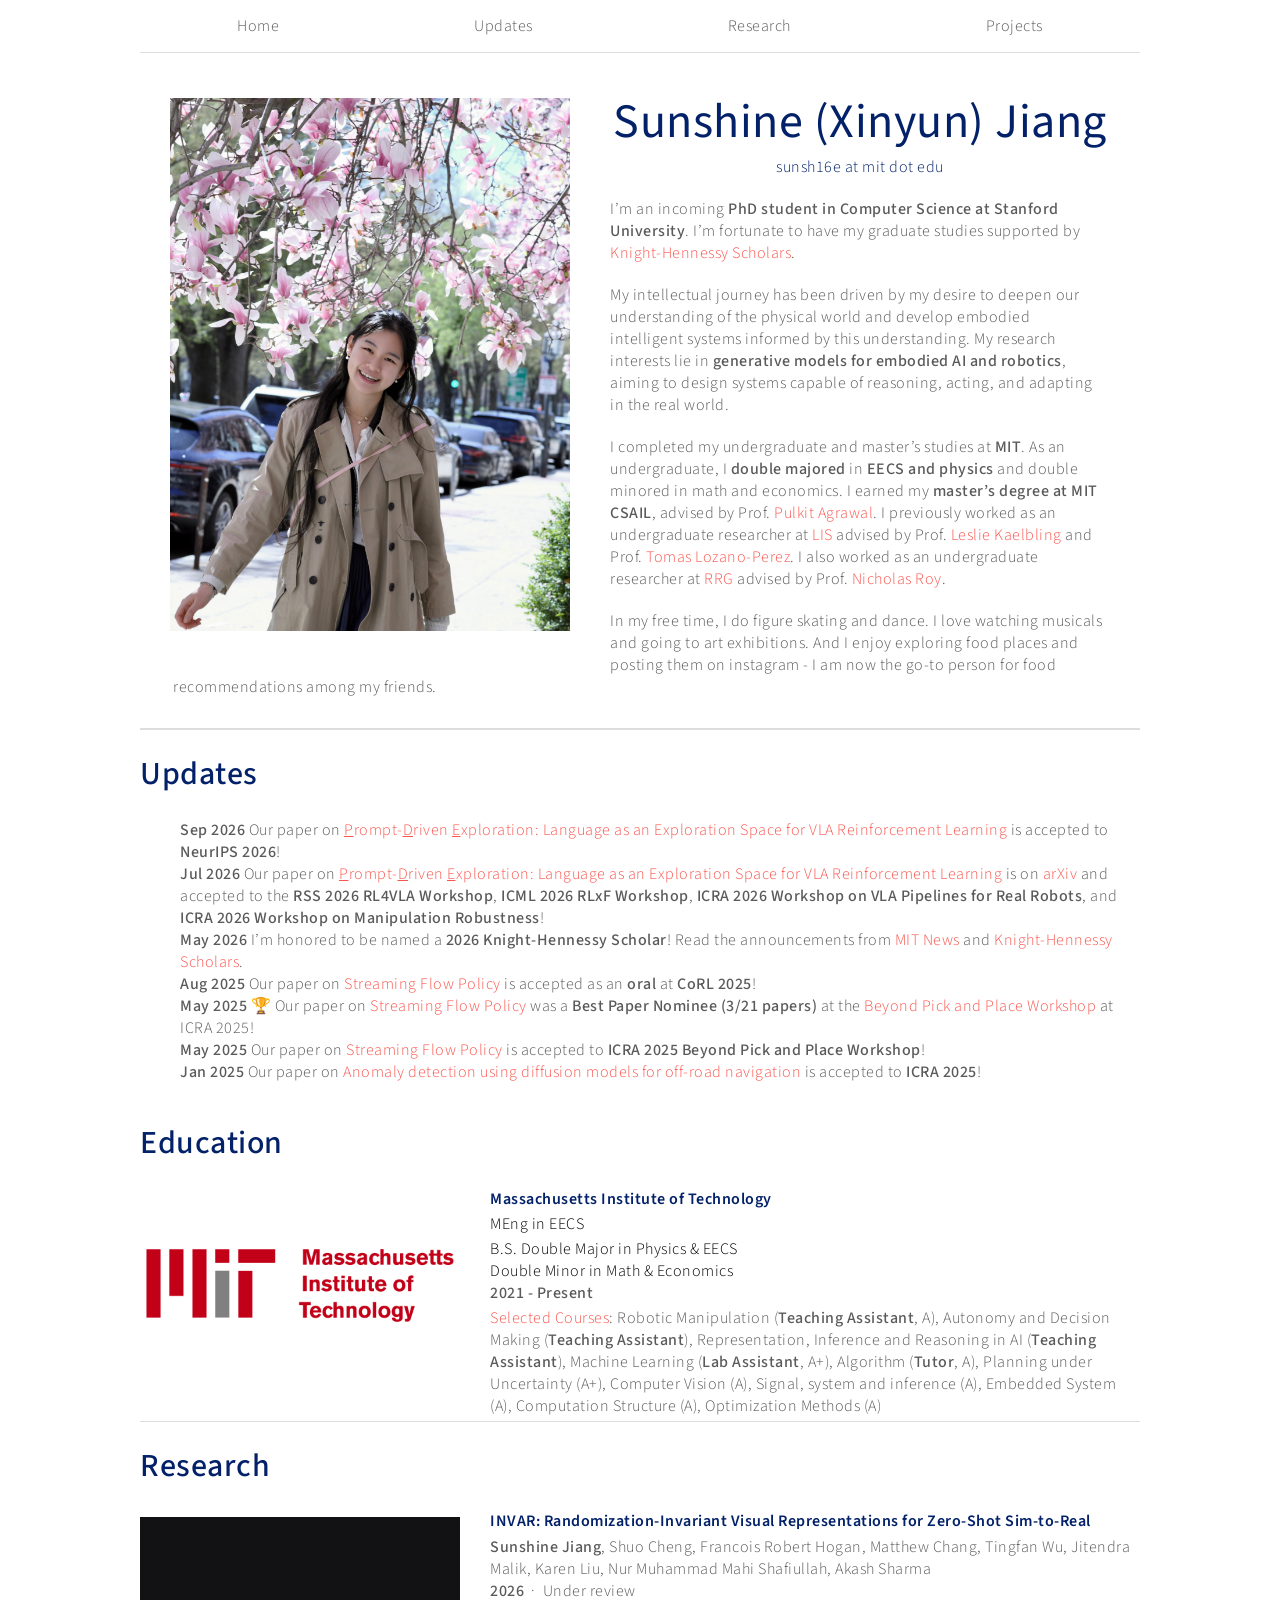
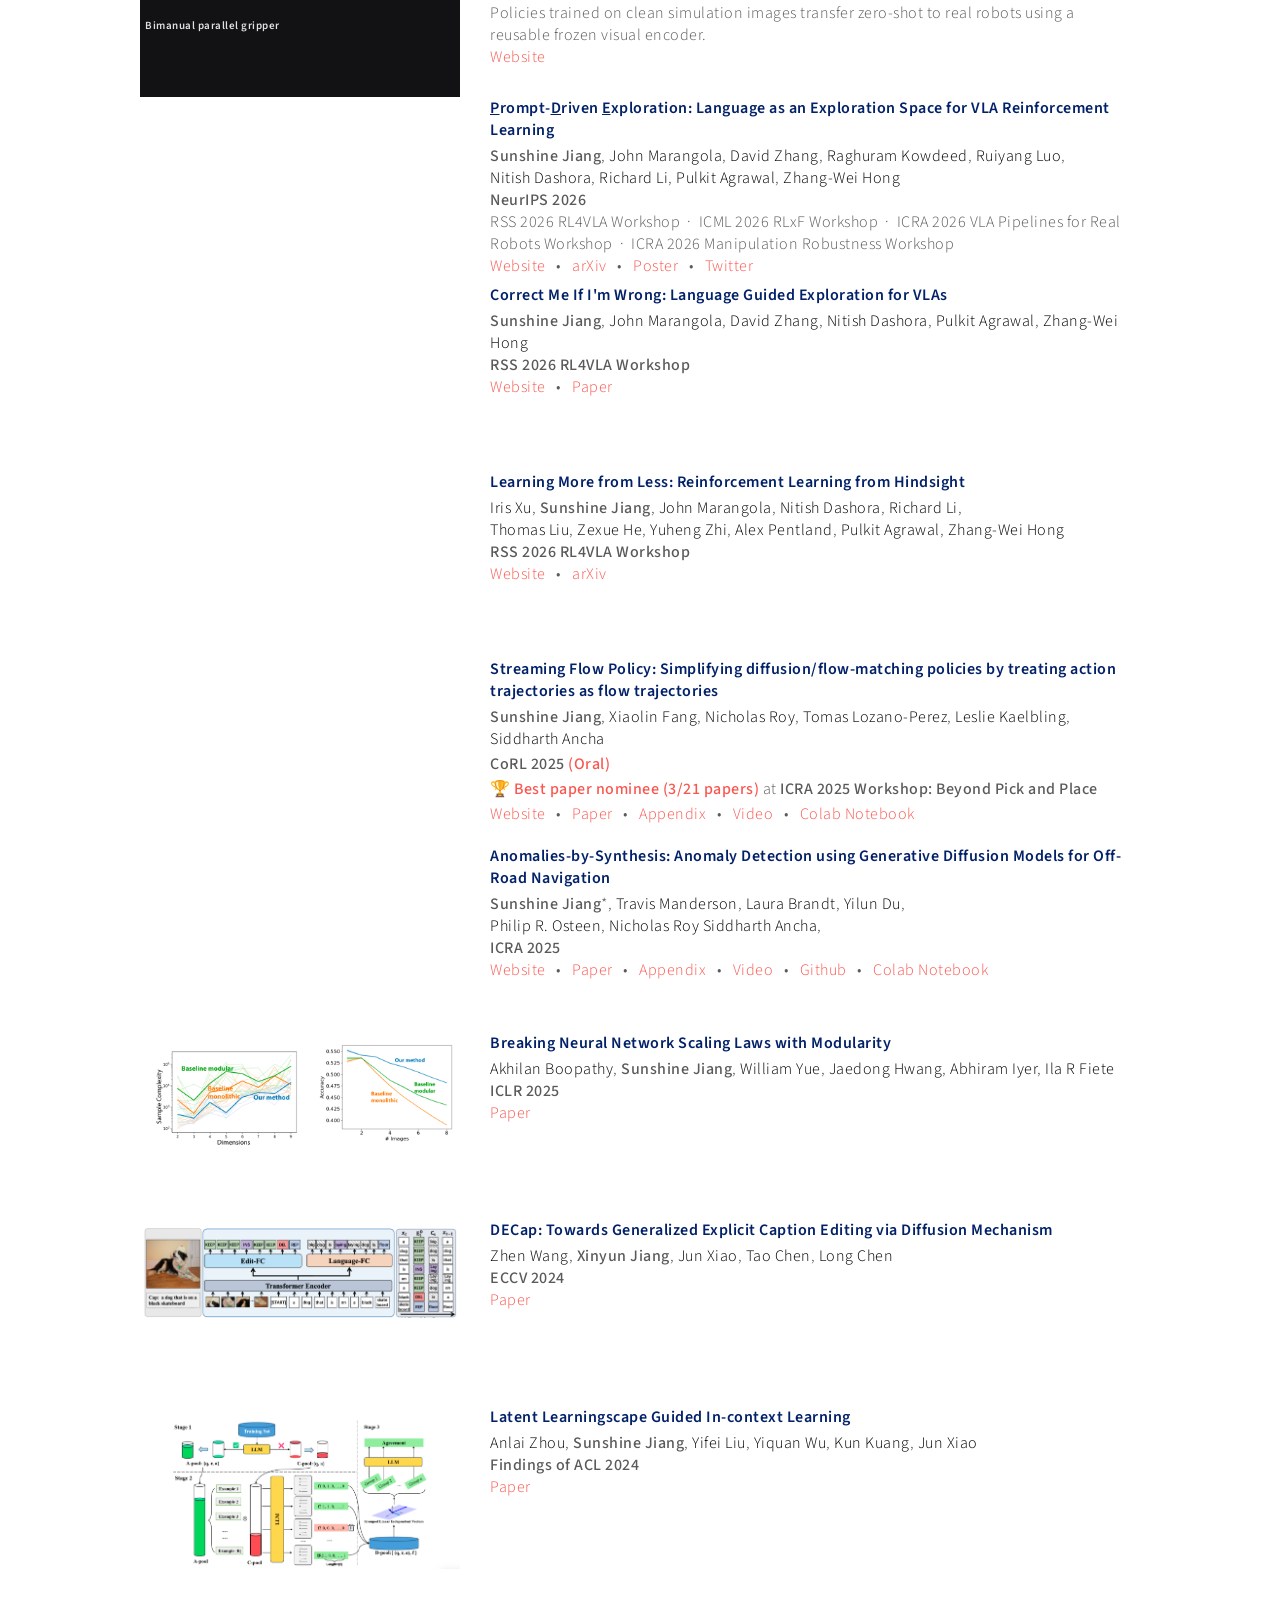
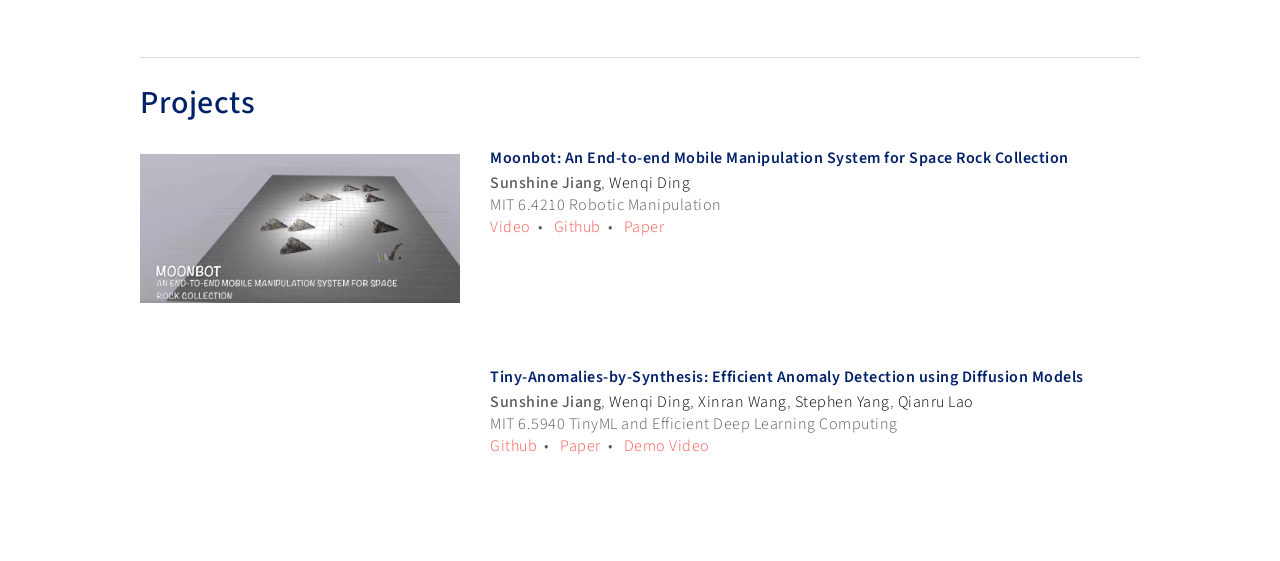
==== commit 59116ac4: "Use embodiment names for the INVAR thumbnail rows Label the two rows Dexterous hand and Bimanual par" ====
--- a/index.html
+++ b/index.html
@@ -142,8 +142,8 @@
       <video  data-playback-rate="3" muted loop playsinline preload="metadata" poster="https://xinyunsunshine.github.io/INVAR/assets/story/title-tiles/grasp-hammer.jpg" src="https://xinyunsunshine.github.io/INVAR/assets/story/title-tiles/grasp-hammer.mp4" aria-label="Hammer grasp"></video>
     </span><span class="invar-thumb-attention" aria-hidden="true">
                         <span class="invar-thumb-labels"><span>RGB</span><span>DINOv3</span><span>CAIP</span><span class="invar-ours">INVAR (ours)</span></span>
-                        <span class="invar-thumb-attention-row"><span class="invar-thumb-task">Spray-bottle grasping</span><video data-playback-rate="2" muted loop playsinline preload="metadata" poster="https://xinyunsunshine.github.io/INVAR/assets/story/attention-robot.jpg?v=20261103-4" src="https://xinyunsunshine.github.io/INVAR/assets/story/attention-robot.mp4?v=20261103-4" aria-label="Spray-bottle grasping: RGB, DINOv3, CAIP, and INVAR attention comparison"></video></span>
-                        <span class="invar-thumb-attention-row"><span class="invar-thumb-task">Bimanual · bottles into bin</span><video data-playback-rate="2" muted loop playsinline preload="metadata" poster="https://xinyunsunshine.github.io/INVAR/assets/story/attn-bottles.jpg?v=20261103-4" src="https://xinyunsunshine.github.io/INVAR/assets/story/attn-bottles.mp4?v=20261103-4" aria-label="Bimanual manipulation: RGB, DINOv3, CAIP, and INVAR attention comparison"></video></span>
+                        <span class="invar-thumb-attention-row"><span class="invar-thumb-task">Dexterous hand</span><video data-playback-rate="2" muted loop playsinline preload="metadata" poster="https://xinyunsunshine.github.io/INVAR/assets/story/attention-robot.jpg?v=20261103-4" src="https://xinyunsunshine.github.io/INVAR/assets/story/attention-robot.mp4?v=20261103-4" aria-label="Spray-bottle grasping: RGB, DINOv3, CAIP, and INVAR attention comparison"></video></span>
+                        <span class="invar-thumb-attention-row"><span class="invar-thumb-task">Bimanual parallel gripper</span><video data-playback-rate="2" muted loop playsinline preload="metadata" poster="https://xinyunsunshine.github.io/INVAR/assets/story/attn-bottles.jpg?v=20261103-4" src="https://xinyunsunshine.github.io/INVAR/assets/story/attn-bottles.mp4?v=20261103-4" aria-label="Bimanual manipulation: RGB, DINOv3, CAIP, and INVAR attention comparison"></video></span>
                     </span></span>
                 </a>
                 <a href="https://xinyunsunshine.github.io/INVAR/" class="research-proj-title">
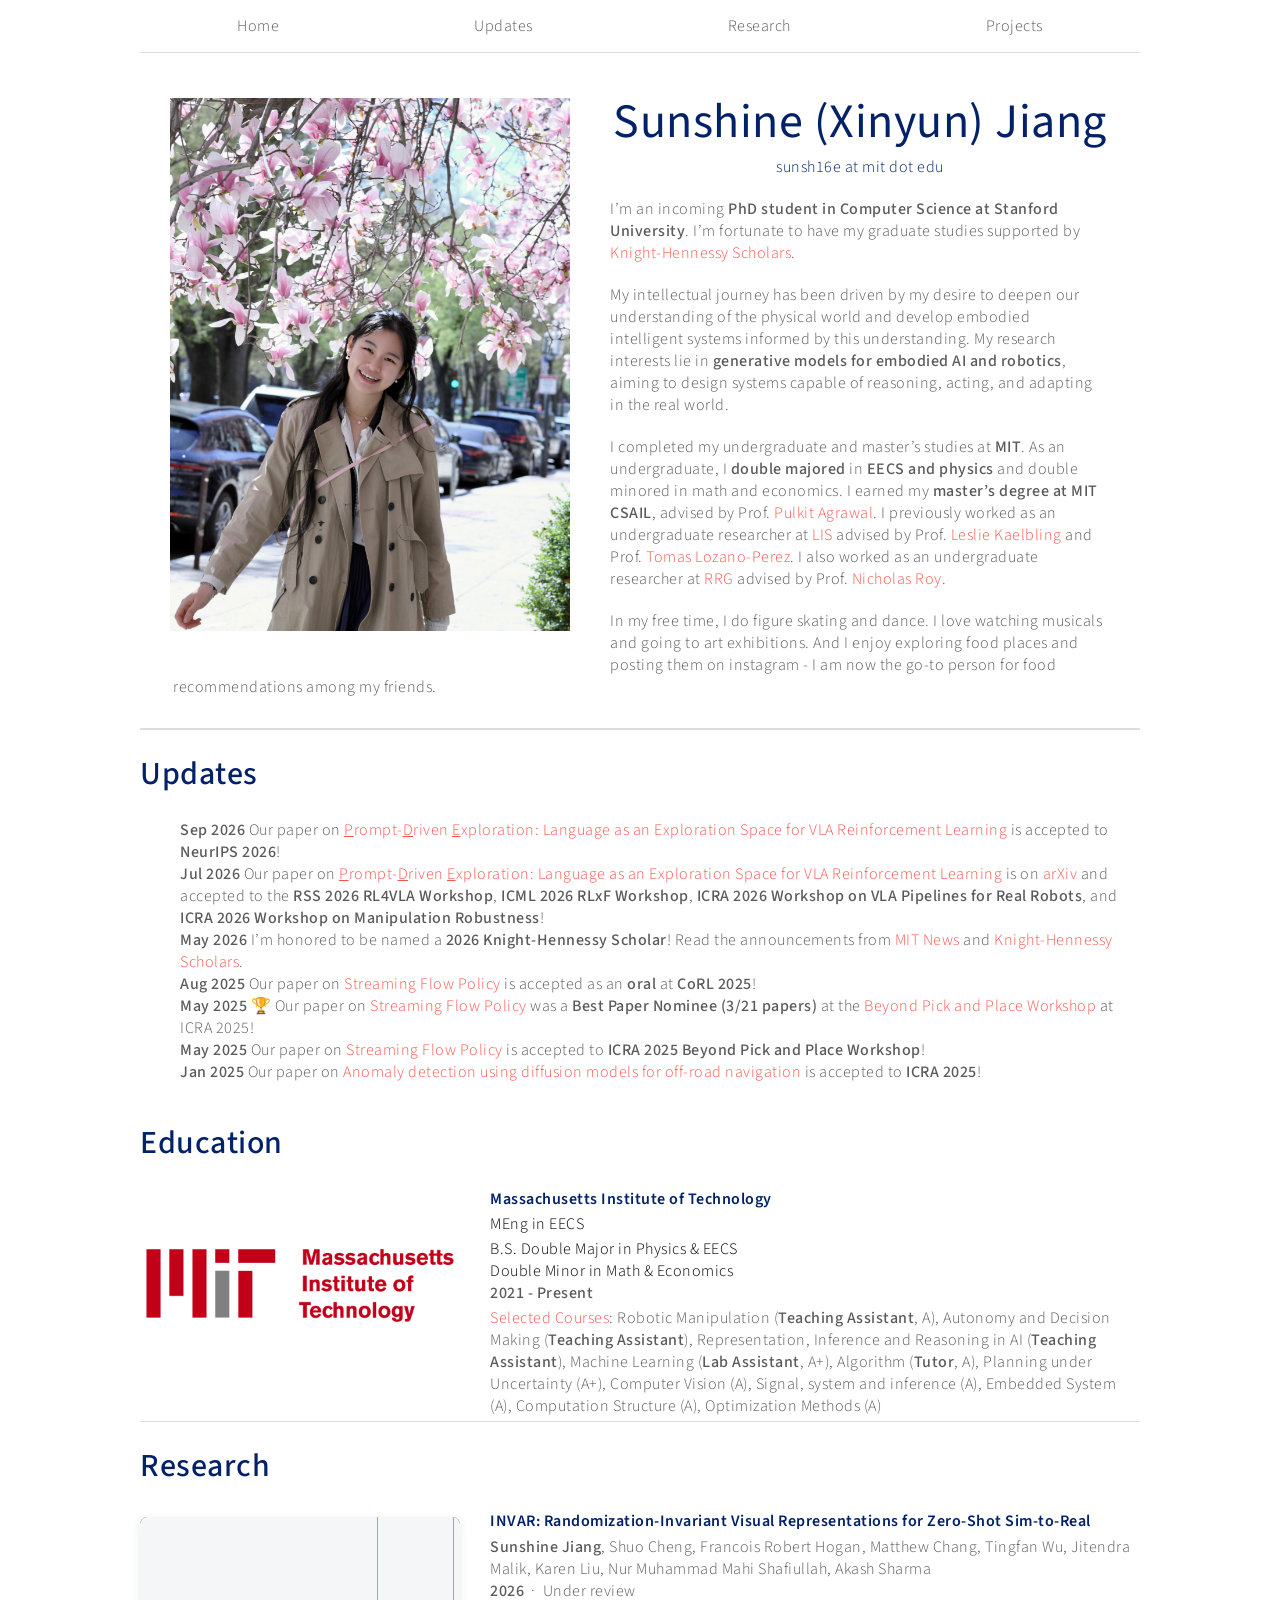
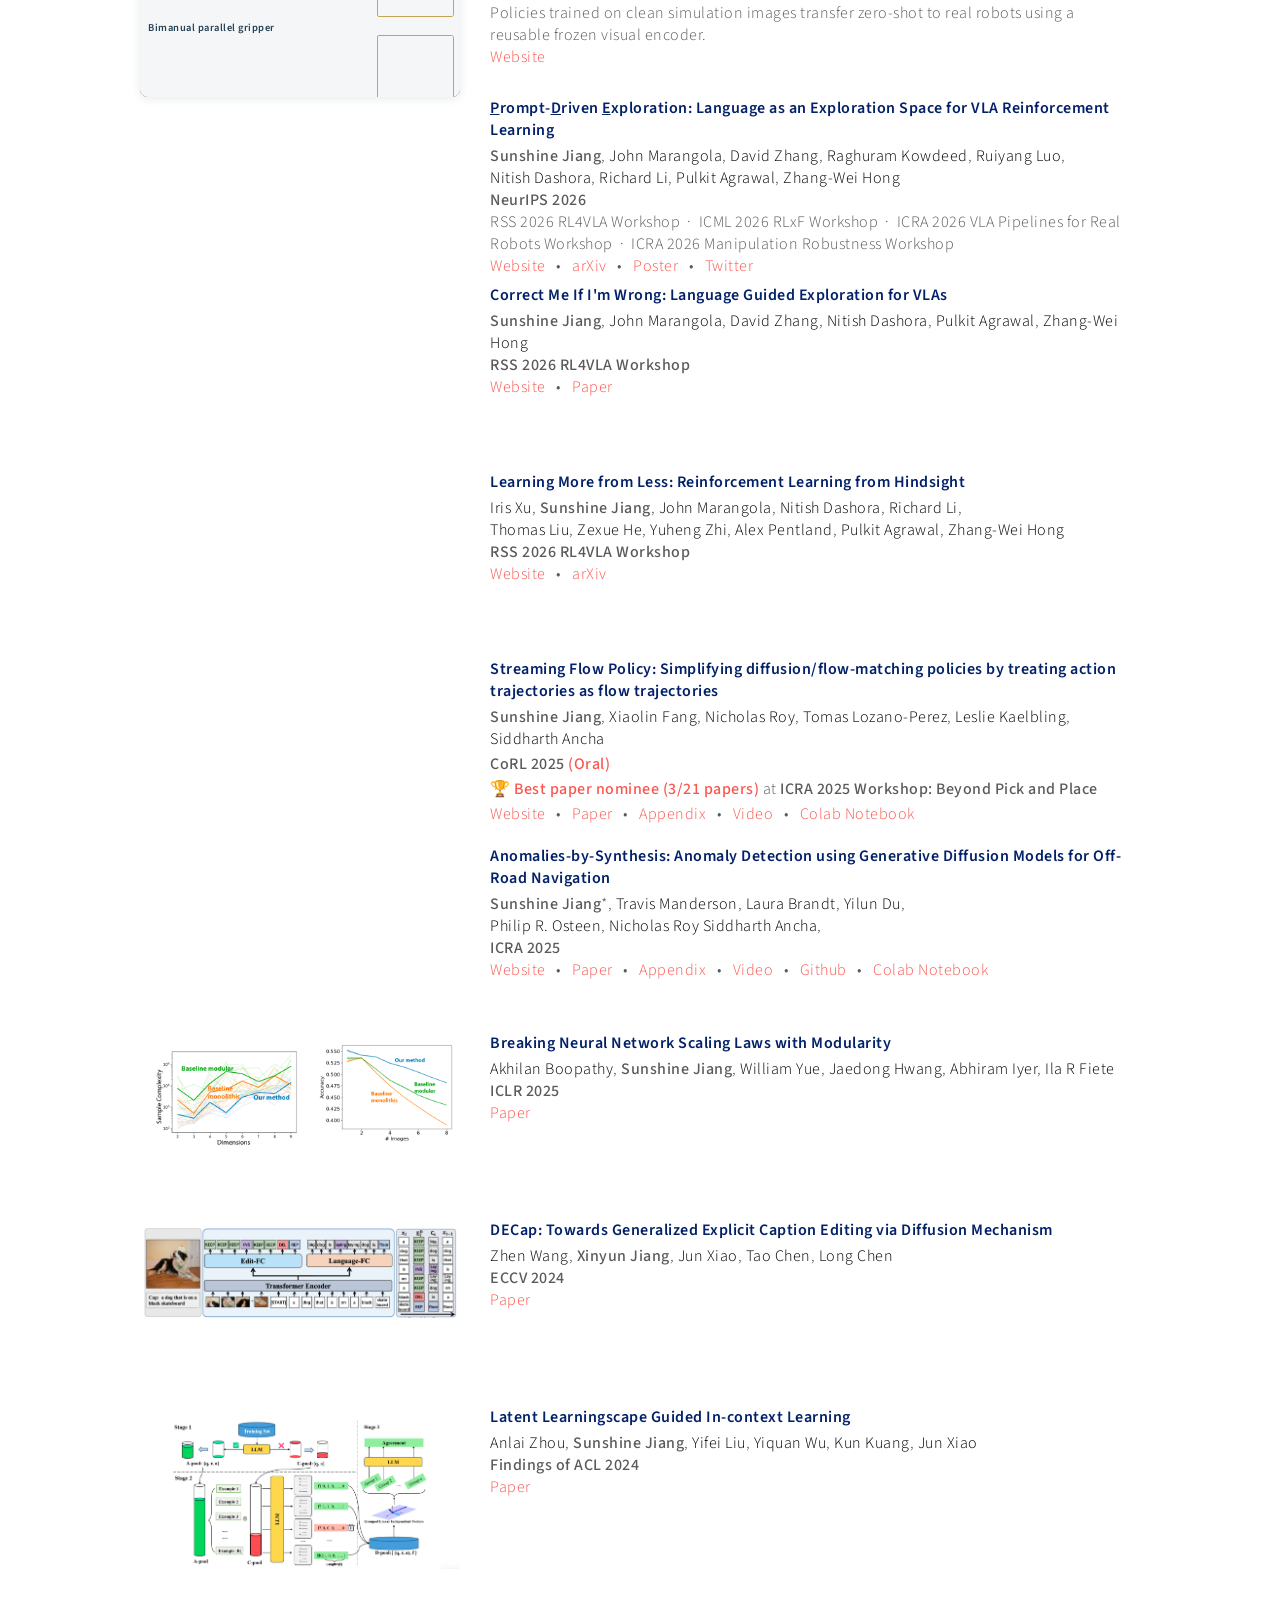
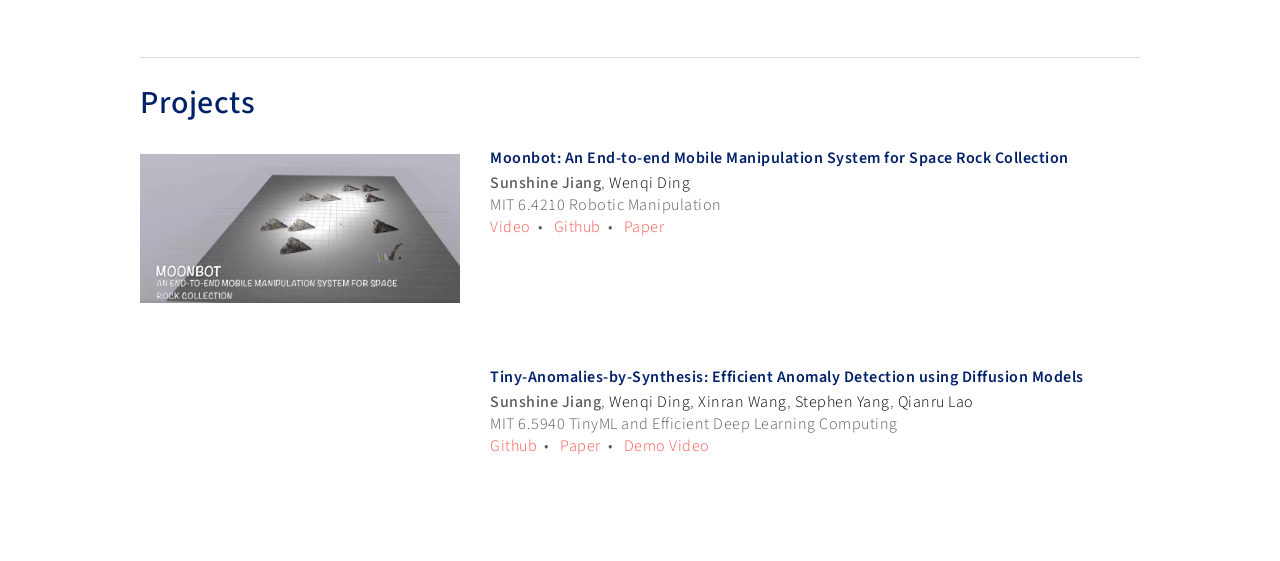
==== commit 81ec2f88: "Refine the INVAR attention thumbnail into a clean comparison card Use a light card with rounded edge" ====
--- a/index.html
+++ b/index.html
@@ -10,16 +10,19 @@
     <meta name="google-site-verification" content="sfrwMI6kyZwt0G5lqJ5A34wypCN7eaDha0_9CSBx6_o" />
 
     <style>
-        #invar .invar-thumb-film { position: relative; display: block; width: 320px; height: 180px; overflow: hidden; background: #121214; }
+        #invar .invar-thumb-film { position: relative; display: block; width: 320px; height: 180px; overflow: hidden; background: #121214; border-radius: 8px; box-shadow: 0 2px 8px rgba(20, 47, 67, .1); outline: 1px solid #dce2e7; outline-offset: -1px; }
         #invar .invar-thumb-grid { display: grid; width: 100%; height: 100%; grid-template-columns: repeat(3, minmax(0, 1fr)); grid-template-rows: repeat(3, minmax(0, 1fr)); gap: 2px; transform-origin: center; transition: opacity 1.1s ease-in-out, filter 1.1s ease-in-out; }
         #invar .invar-thumb-grid video { display: block; width: 100%; height: 100%; min-height: 0; object-fit: contain; background: #121214; }
         #invar .invar-thumb-intro { animation: invar-thumb-reveal 9.2s ease-in-out both; animation-play-state: paused; }
         @keyframes invar-thumb-reveal { 0%, 62.6087% { transform: scale(3); } 78.2609%, 100% { transform: scale(1); } }
-        #invar .invar-thumb-attention { position: absolute; inset: 0; display: flex; flex-direction: column; justify-content: center; gap: 2px; opacity: 0; transition: opacity 1.1s ease-in-out; background: #121214; font-family: "Source Sans Pro", sans-serif; }
-        #invar .invar-thumb-labels { display: grid; grid-template-columns: repeat(4, minmax(0, 1fr)); height: 19px; line-height: 17px; font-size: 12px; font-weight: 600; text-align: center; color: #f5f5f5; }
-        #invar .invar-thumb-labels .invar-ours { color: #f0d385; border-bottom: 2px solid #d9b85f; background: #292519; }
-        #invar .invar-thumb-task { display: block; height: 14px; padding-left: 5px; line-height: 14px; font-size: 11px; font-weight: 600; color: #e1e1e5; }
+        #invar .invar-thumb-attention { position: absolute; inset: 0; box-sizing: border-box; padding: 5px 6px; display: flex; flex-direction: column; justify-content: center; gap: 3px; opacity: 0; transition: opacity 1.1s ease-in-out; background: #f4f6f8; font-family: "Source Sans Pro", sans-serif; }
+        #invar .invar-thumb-labels { display: grid; grid-template-columns: repeat(4, minmax(0, 1fr)); flex: 0 0 20px; line-height: 20px; font-size: 11.5px; font-weight: 600; text-align: center; color: #4d5e6d; }
+        #invar .invar-thumb-labels .invar-ours { margin: 0 1px; color: #725311; background: #f4e7bf; border-radius: 4px; }
+        #invar .invar-thumb-task { display: block; height: 15px; padding-left: 2px; line-height: 15px; font-size: 10.5px; font-weight: 600; color: #263f52; }
+        #invar .invar-thumb-video-frame { position: relative; display: block; overflow: hidden; border-radius: 3px; }
         #invar .invar-thumb-attention video { display: block; width: 100%; height: auto; object-fit: contain; }
+        #invar .invar-thumb-video-frame::before { content: ""; position: absolute; inset: 0; pointer-events: none; background: linear-gradient(to right, transparent calc(25% - 1px), #f4f6f8 calc(25% - 1px), #f4f6f8 calc(25% + 1px), transparent calc(25% + 1px), transparent calc(50% - 1px), #f4f6f8 calc(50% - 1px), #f4f6f8 calc(50% + 1px), transparent calc(50% + 1px), transparent calc(75% - 1px), #f4f6f8 calc(75% - 1px), #f4f6f8 calc(75% + 1px), transparent calc(75% + 1px)); }
+        #invar .invar-thumb-video-frame::after { content: ""; position: absolute; top: 0; bottom: 0; left: 75%; right: 0; border: 1px solid #c5a552; border-radius: 2px; pointer-events: none; }
         #invar .invar-thumb-attention-row { display: block; opacity: 0; transform: translateY(8px); transition: opacity .85s ease, transform .85s cubic-bezier(.22, 1, .36, 1); }
         #invar .invar-thumb-attention-row:nth-child(2) { transition-delay: .08s; }
         #invar .invar-thumb-attention-row:nth-child(3) { transition-delay: .18s; }
@@ -142,8 +145,8 @@
       <video  data-playback-rate="3" muted loop playsinline preload="metadata" poster="https://xinyunsunshine.github.io/INVAR/assets/story/title-tiles/grasp-hammer.jpg" src="https://xinyunsunshine.github.io/INVAR/assets/story/title-tiles/grasp-hammer.mp4" aria-label="Hammer grasp"></video>
     </span><span class="invar-thumb-attention" aria-hidden="true">
                         <span class="invar-thumb-labels"><span>RGB</span><span>DINOv3</span><span>CAIP</span><span class="invar-ours">INVAR (ours)</span></span>
-                        <span class="invar-thumb-attention-row"><span class="invar-thumb-task">Dexterous hand</span><video data-playback-rate="2" muted loop playsinline preload="metadata" poster="https://xinyunsunshine.github.io/INVAR/assets/story/attention-robot.jpg?v=20261103-4" src="https://xinyunsunshine.github.io/INVAR/assets/story/attention-robot.mp4?v=20261103-4" aria-label="Spray-bottle grasping: RGB, DINOv3, CAIP, and INVAR attention comparison"></video></span>
-                        <span class="invar-thumb-attention-row"><span class="invar-thumb-task">Bimanual parallel gripper</span><video data-playback-rate="2" muted loop playsinline preload="metadata" poster="https://xinyunsunshine.github.io/INVAR/assets/story/attn-bottles.jpg?v=20261103-4" src="https://xinyunsunshine.github.io/INVAR/assets/story/attn-bottles.mp4?v=20261103-4" aria-label="Bimanual manipulation: RGB, DINOv3, CAIP, and INVAR attention comparison"></video></span>
+                        <span class="invar-thumb-attention-row"><span class="invar-thumb-task">Dexterous hand</span><span class="invar-thumb-video-frame"><video data-playback-rate="2" muted loop playsinline preload="metadata" poster="https://xinyunsunshine.github.io/INVAR/assets/story/attention-robot.jpg?v=20261103-4" src="https://xinyunsunshine.github.io/INVAR/assets/story/attention-robot.mp4?v=20261103-4" aria-label="Spray-bottle grasping: RGB, DINOv3, CAIP, and INVAR attention comparison"></video></span></span>
+                        <span class="invar-thumb-attention-row"><span class="invar-thumb-task">Bimanual parallel gripper</span><span class="invar-thumb-video-frame"><video data-playback-rate="2" muted loop playsinline preload="metadata" poster="https://xinyunsunshine.github.io/INVAR/assets/story/attn-bottles.jpg?v=20261103-4" src="https://xinyunsunshine.github.io/INVAR/assets/story/attn-bottles.mp4?v=20261103-4" aria-label="Bimanual manipulation: RGB, DINOv3, CAIP, and INVAR attention comparison"></video></span></span>
                     </span></span>
                 </a>
                 <a href="https://xinyunsunshine.github.io/INVAR/" class="research-proj-title">
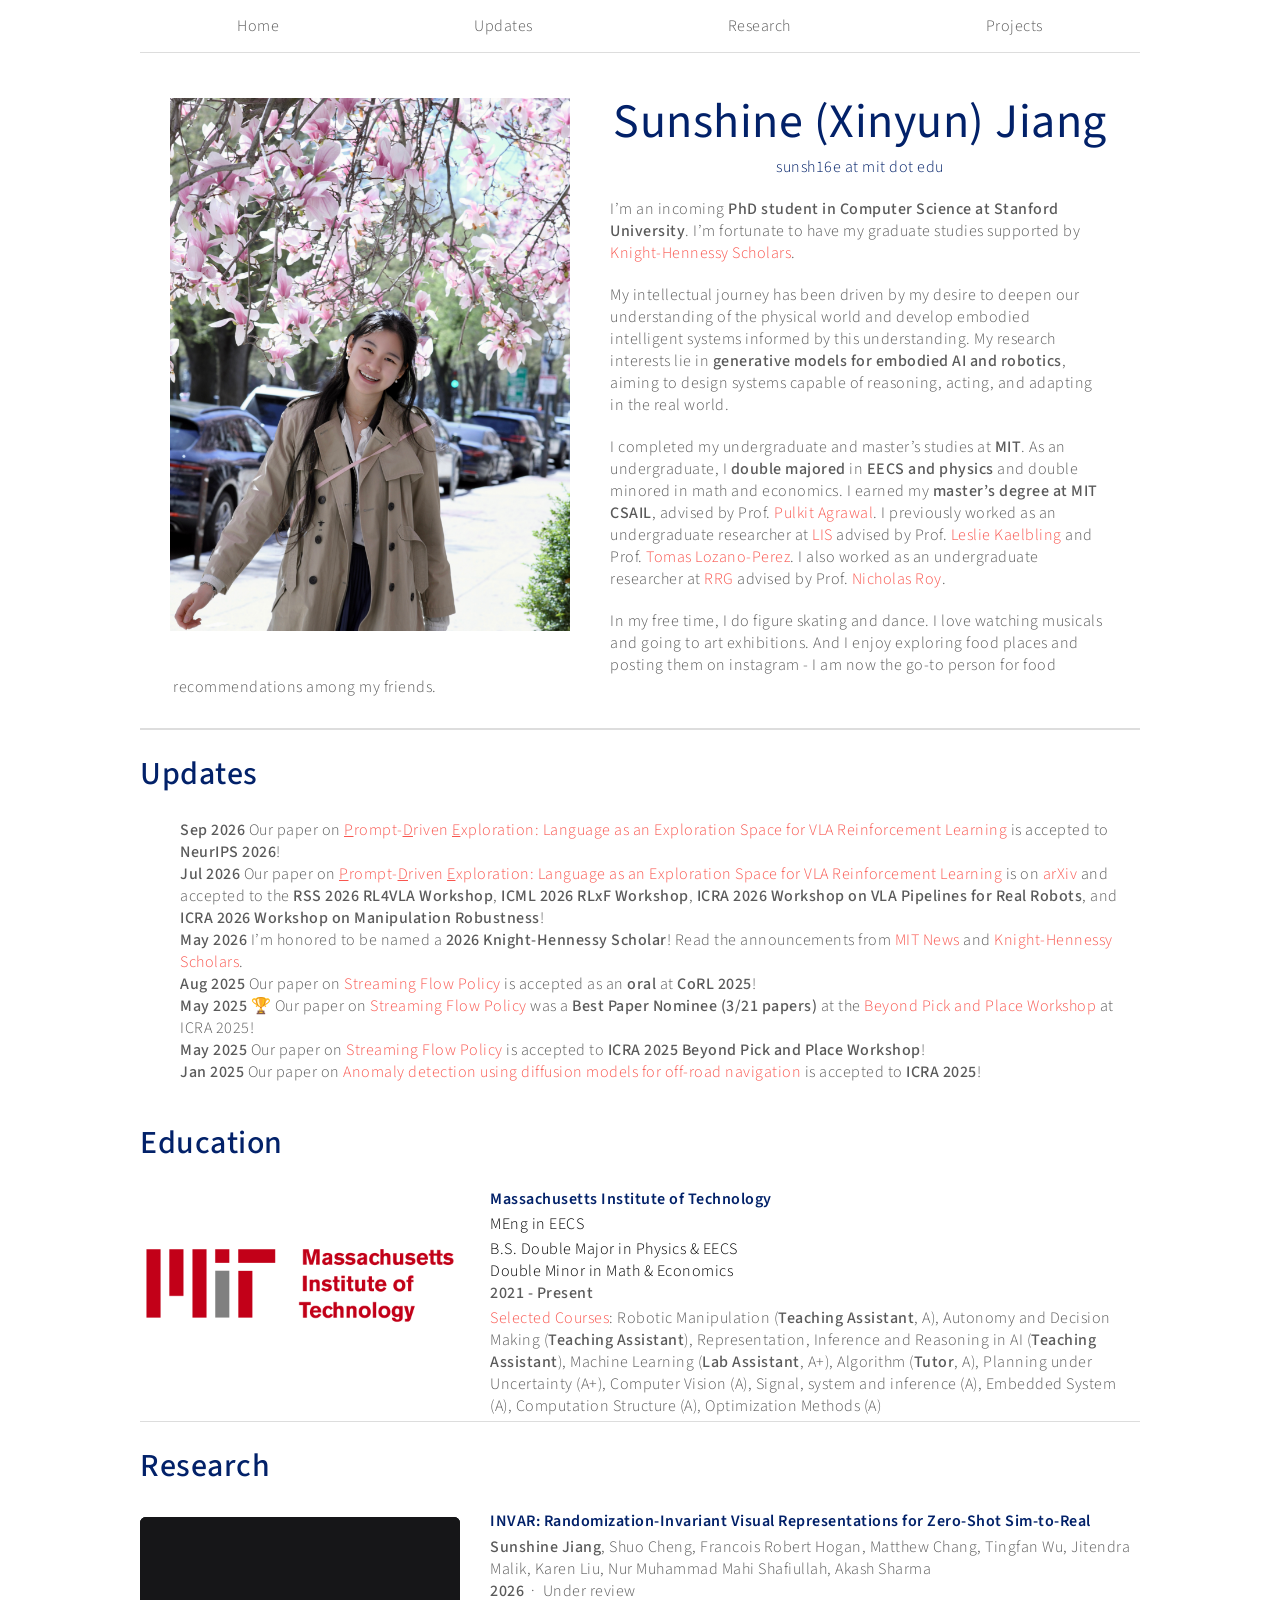
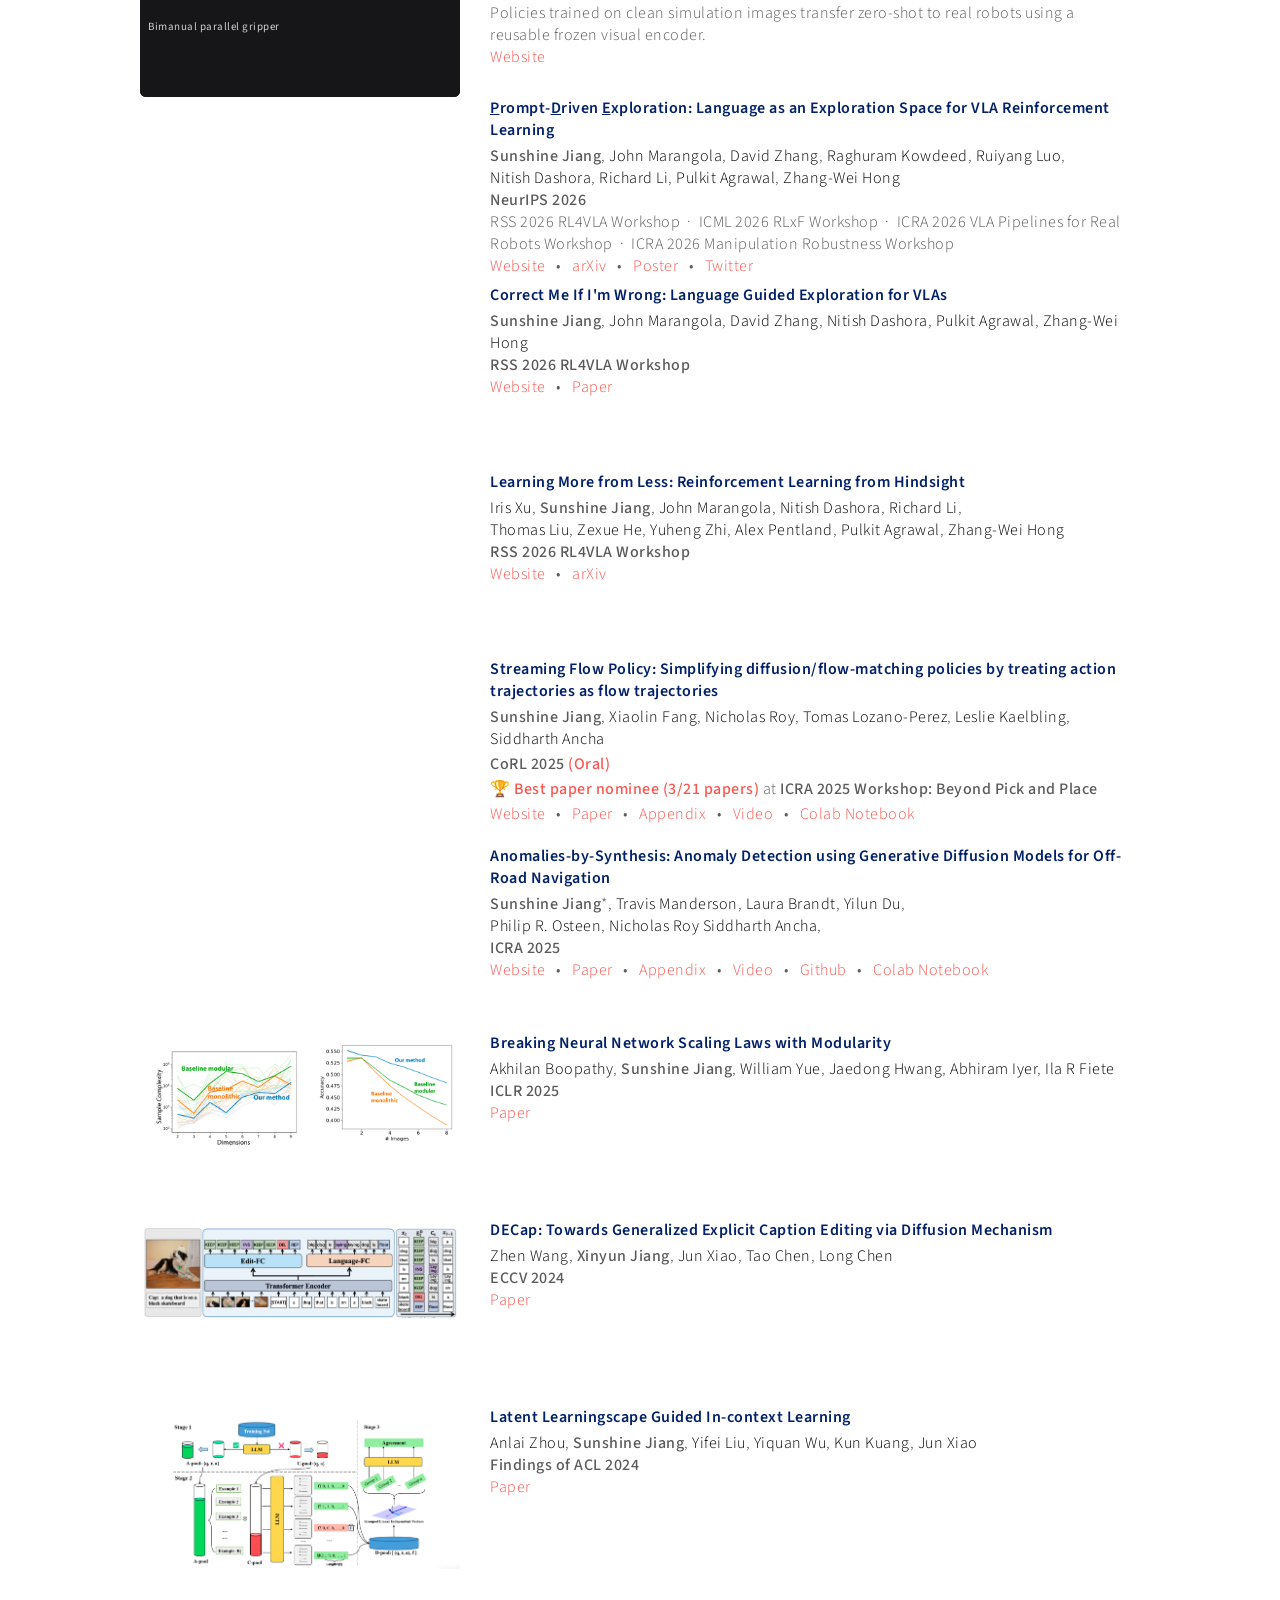
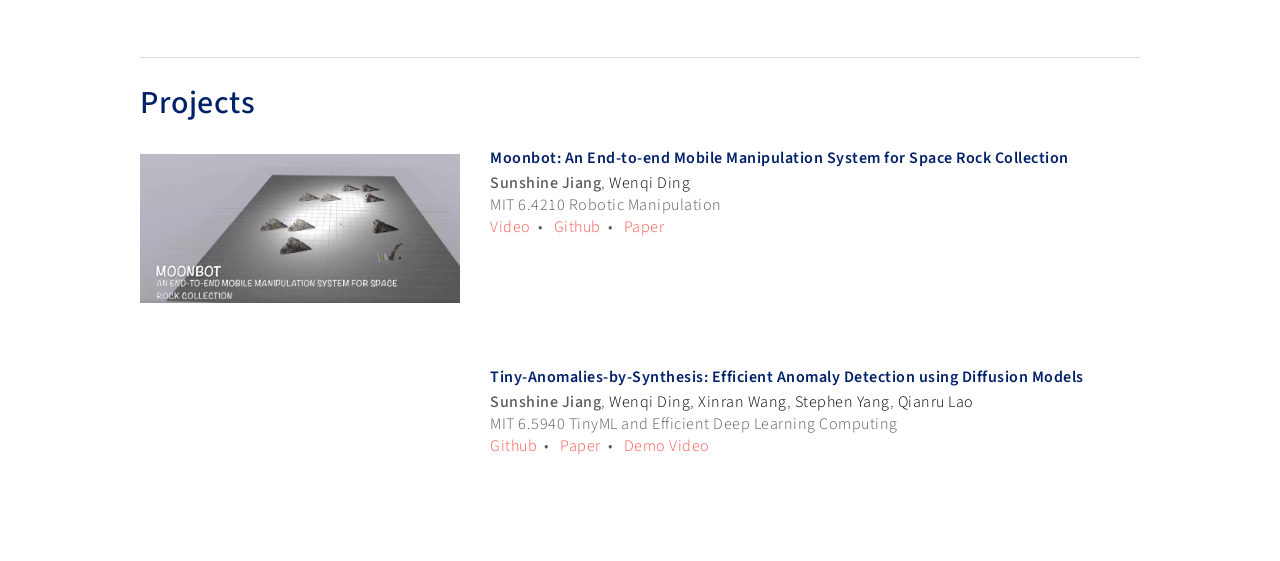
==== commit 169bb82f: "Match the INVAR thumbnail to the project colors and personal-site font Restore charcoal and muted go" ====
--- a/index.html
+++ b/index.html
@@ -10,19 +10,17 @@
     <meta name="google-site-verification" content="sfrwMI6kyZwt0G5lqJ5A34wypCN7eaDha0_9CSBx6_o" />
 
     <style>
-        #invar .invar-thumb-film { position: relative; display: block; width: 320px; height: 180px; overflow: hidden; background: #121214; border-radius: 8px; box-shadow: 0 2px 8px rgba(20, 47, 67, .1); outline: 1px solid #dce2e7; outline-offset: -1px; }
+        #invar .invar-thumb-film { position: relative; display: block; width: 320px; height: 180px; overflow: hidden; background: #161618; border-radius: 6px; outline: 1px solid #303034; outline-offset: -1px; font-family: inherit; }
         #invar .invar-thumb-grid { display: grid; width: 100%; height: 100%; grid-template-columns: repeat(3, minmax(0, 1fr)); grid-template-rows: repeat(3, minmax(0, 1fr)); gap: 2px; transform-origin: center; transition: opacity 1.1s ease-in-out, filter 1.1s ease-in-out; }
         #invar .invar-thumb-grid video { display: block; width: 100%; height: 100%; min-height: 0; object-fit: contain; background: #121214; }
         #invar .invar-thumb-intro { animation: invar-thumb-reveal 9.2s ease-in-out both; animation-play-state: paused; }
         @keyframes invar-thumb-reveal { 0%, 62.6087% { transform: scale(3); } 78.2609%, 100% { transform: scale(1); } }
-        #invar .invar-thumb-attention { position: absolute; inset: 0; box-sizing: border-box; padding: 5px 6px; display: flex; flex-direction: column; justify-content: center; gap: 3px; opacity: 0; transition: opacity 1.1s ease-in-out; background: #f4f6f8; font-family: "Source Sans Pro", sans-serif; }
-        #invar .invar-thumb-labels { display: grid; grid-template-columns: repeat(4, minmax(0, 1fr)); flex: 0 0 20px; line-height: 20px; font-size: 11.5px; font-weight: 600; text-align: center; color: #4d5e6d; }
-        #invar .invar-thumb-labels .invar-ours { margin: 0 1px; color: #725311; background: #f4e7bf; border-radius: 4px; }
-        #invar .invar-thumb-task { display: block; height: 15px; padding-left: 2px; line-height: 15px; font-size: 10.5px; font-weight: 600; color: #263f52; }
-        #invar .invar-thumb-video-frame { position: relative; display: block; overflow: hidden; border-radius: 3px; }
+        #invar .invar-thumb-attention { position: absolute; inset: 0; box-sizing: border-box; padding: 3px 0; display: flex; flex-direction: column; justify-content: center; gap: 2px; opacity: 0; transition: opacity 1.1s ease-in-out; background: #161618; font-family: inherit; }
+        #invar .invar-thumb-labels { display: grid; grid-template-columns: repeat(4, minmax(0, 1fr)); flex: 0 0 20px; line-height: 20px; font-size: 12px; font-weight: 600; text-align: center; color: #b5b5bd; }
+        #invar .invar-thumb-labels .invar-ours { color: #e2c16b; }
+        #invar .invar-thumb-task { display: block; box-sizing: border-box; height: 16px; padding-left: 8px; line-height: 16px; font-size: 11px; font-weight: 400; color: #d0d0d6; }
+        #invar .invar-thumb-video-frame { position: relative; display: block; overflow: hidden; }
         #invar .invar-thumb-attention video { display: block; width: 100%; height: auto; object-fit: contain; }
-        #invar .invar-thumb-video-frame::before { content: ""; position: absolute; inset: 0; pointer-events: none; background: linear-gradient(to right, transparent calc(25% - 1px), #f4f6f8 calc(25% - 1px), #f4f6f8 calc(25% + 1px), transparent calc(25% + 1px), transparent calc(50% - 1px), #f4f6f8 calc(50% - 1px), #f4f6f8 calc(50% + 1px), transparent calc(50% + 1px), transparent calc(75% - 1px), #f4f6f8 calc(75% - 1px), #f4f6f8 calc(75% + 1px), transparent calc(75% + 1px)); }
-        #invar .invar-thumb-video-frame::after { content: ""; position: absolute; top: 0; bottom: 0; left: 75%; right: 0; border: 1px solid #c5a552; border-radius: 2px; pointer-events: none; }
         #invar .invar-thumb-attention-row { display: block; opacity: 0; transform: translateY(8px); transition: opacity .85s ease, transform .85s cubic-bezier(.22, 1, .36, 1); }
         #invar .invar-thumb-attention-row:nth-child(2) { transition-delay: .08s; }
         #invar .invar-thumb-attention-row:nth-child(3) { transition-delay: .18s; }
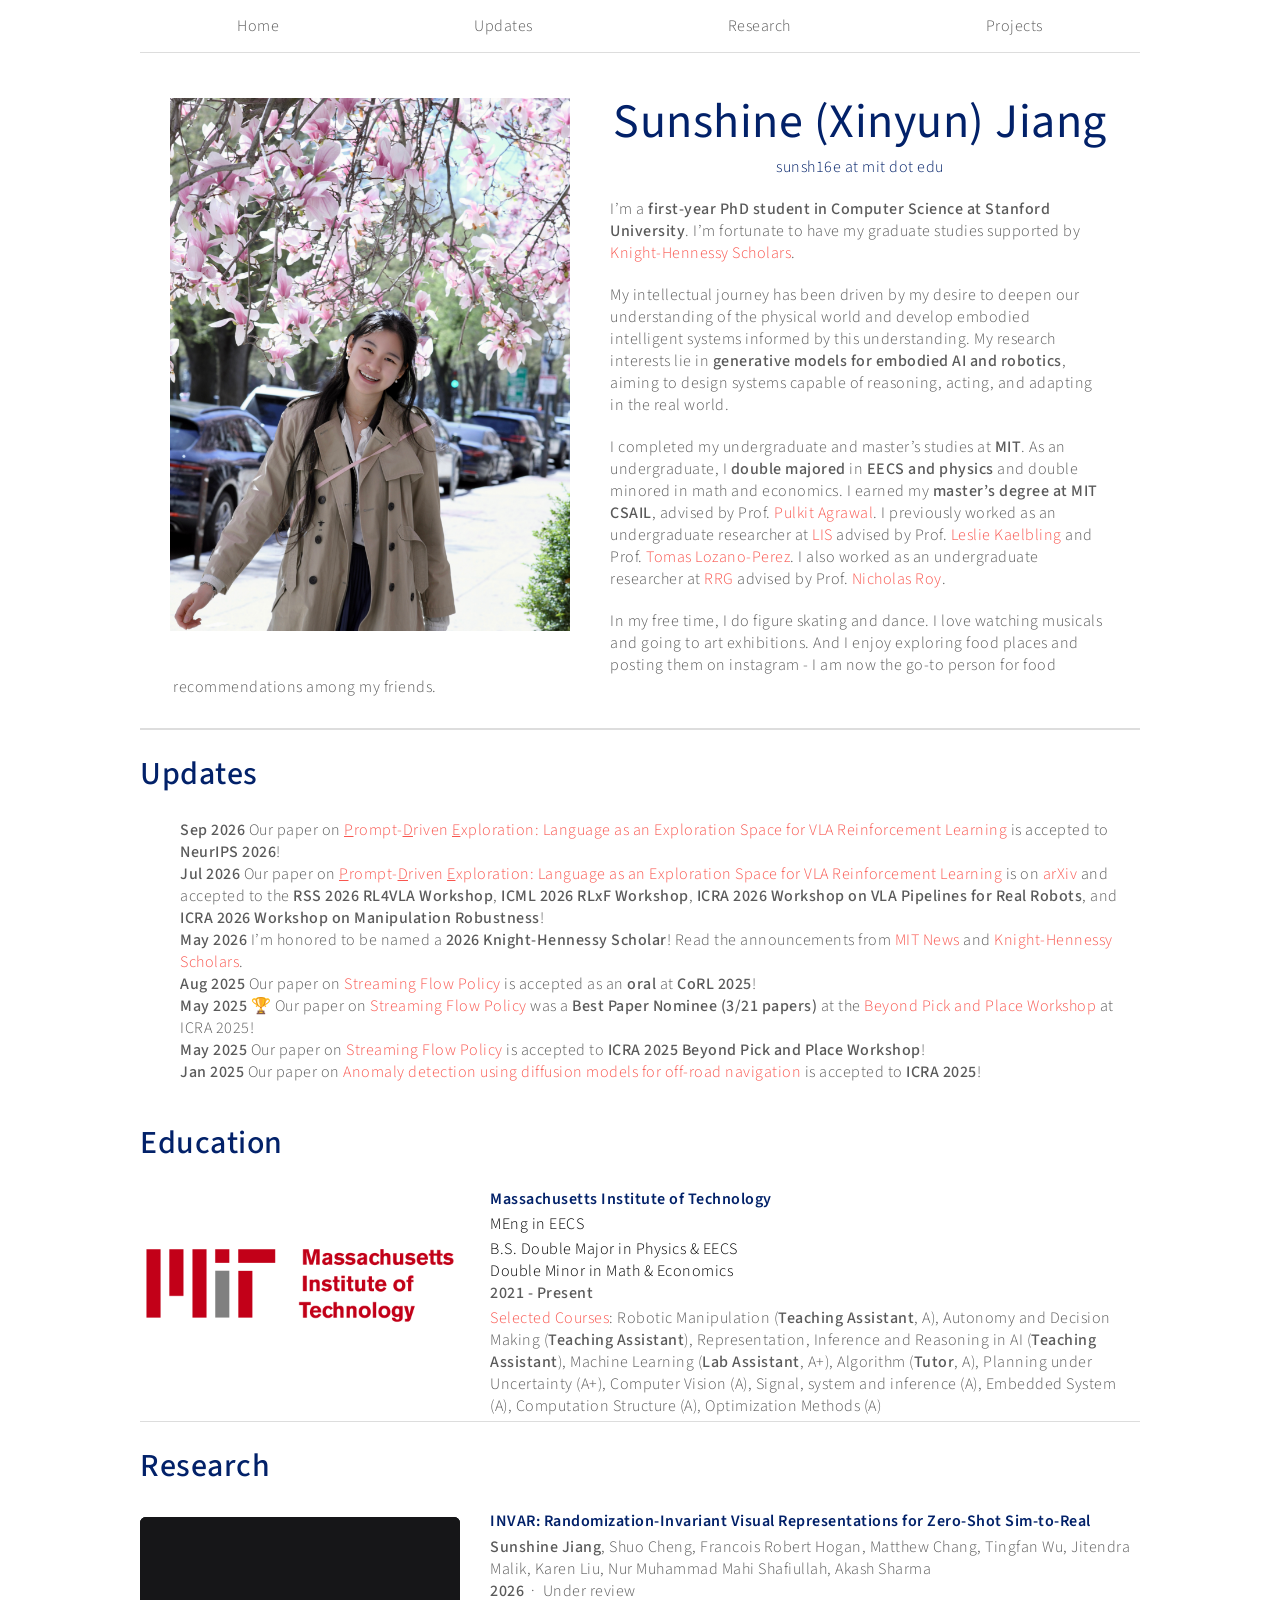
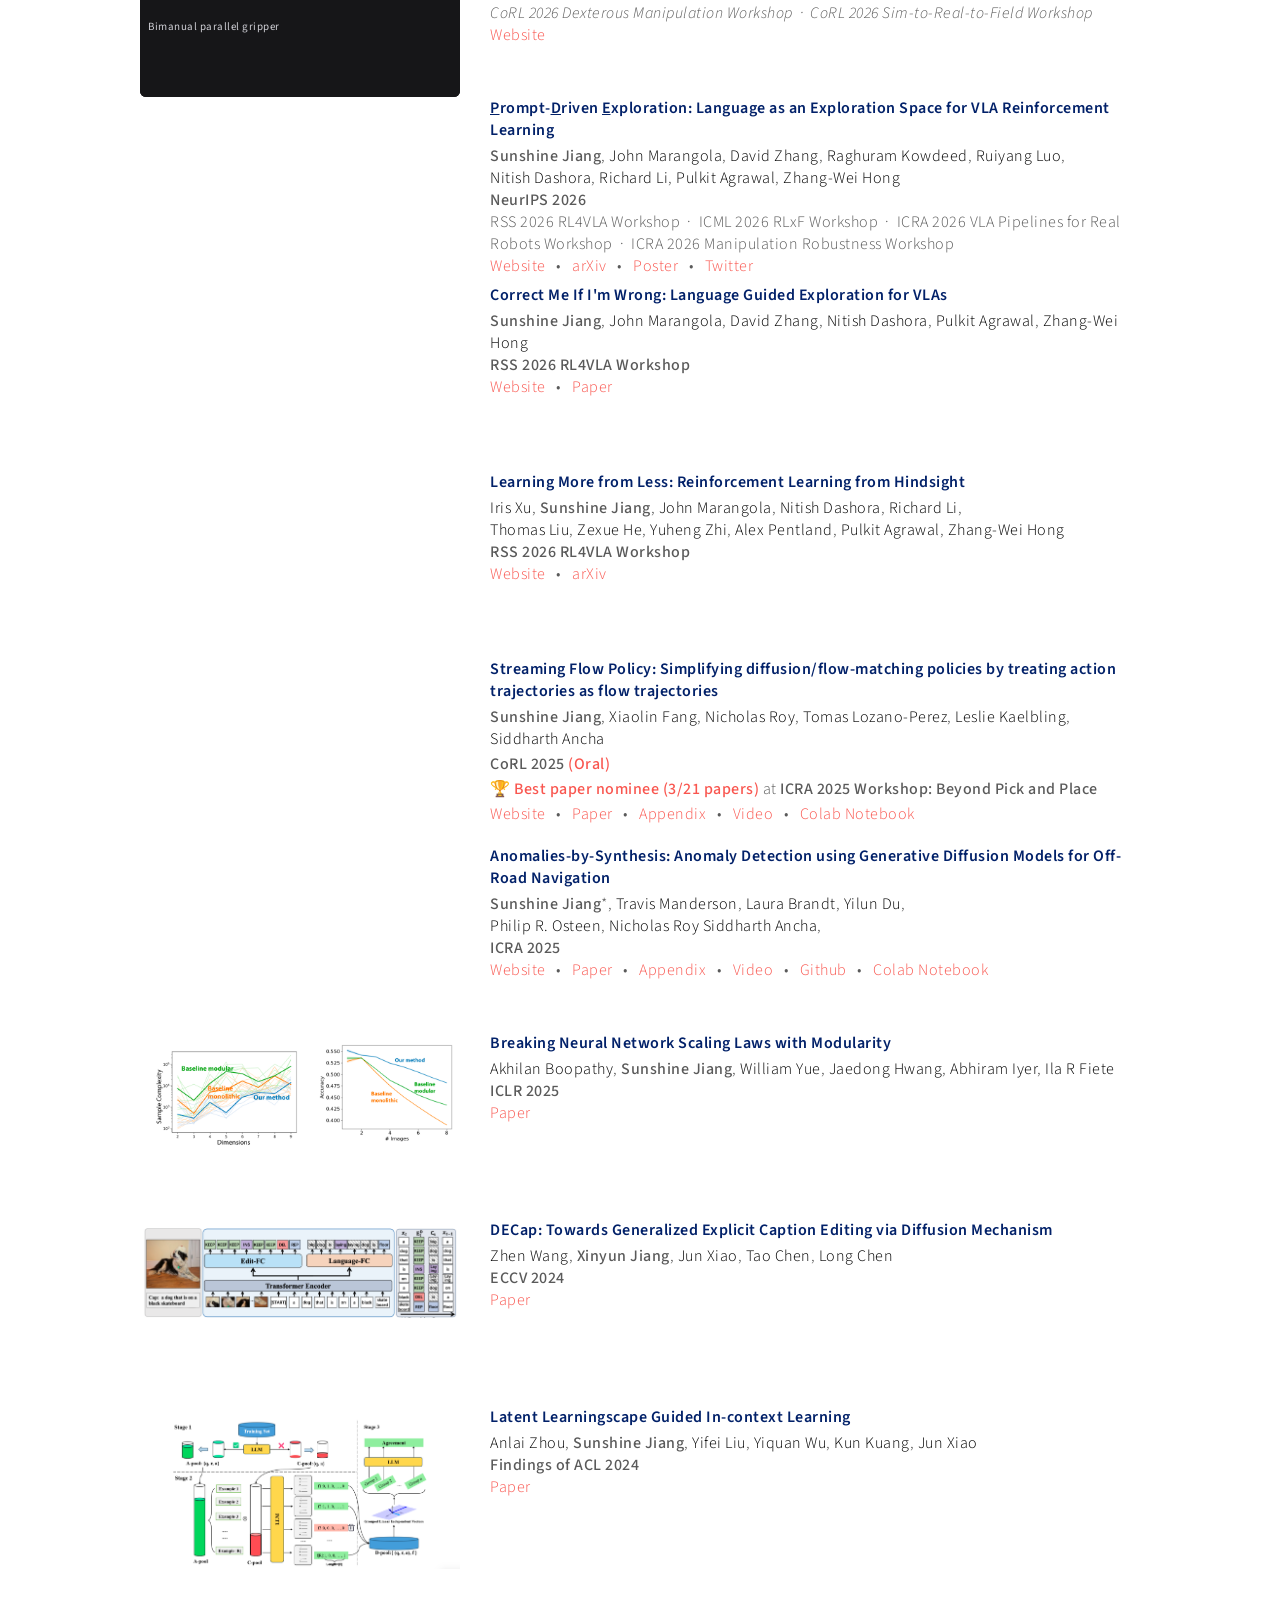
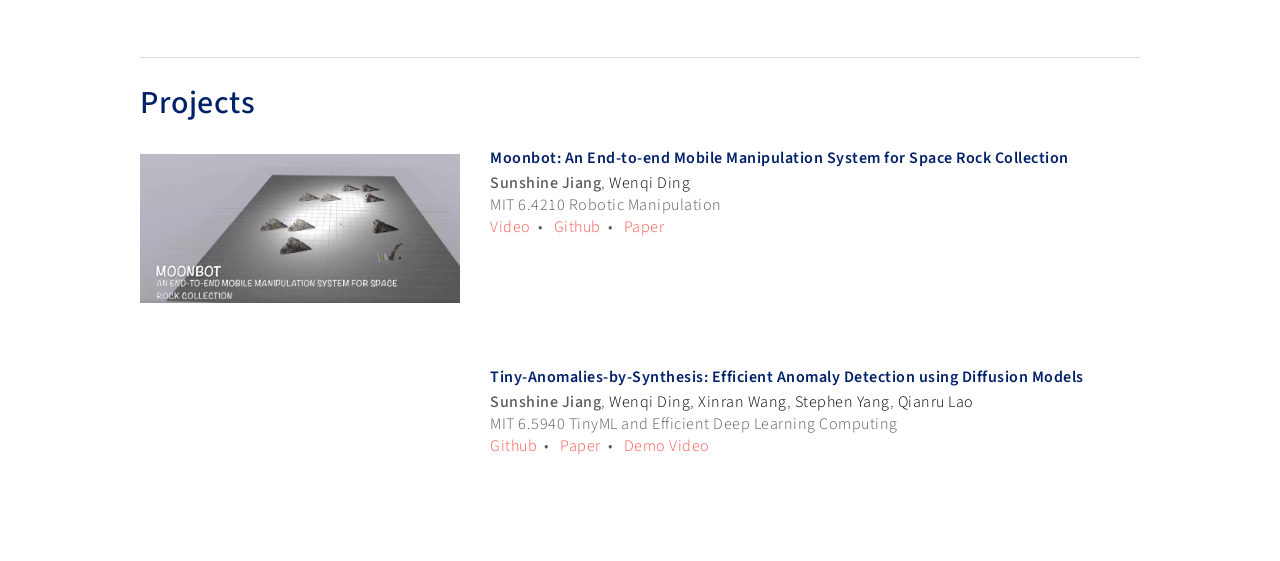
==== commit d90af5cd: "Update PhD status and list INVAR CoRL 2026 workshops Change incoming PhD student to first-year PhD s" ====
--- a/index.html
+++ b/index.html
@@ -52,7 +52,7 @@
                 <div id="profile-name">Sunshine (Xinyun) Jiang</div>
                 <div id="profile-email">sunsh16e at mit dot edu</div>
                 <p>
-                    I’m an incoming <b>PhD student in Computer Science at Stanford University</b>. I’m fortunate to have my graduate studies supported by <a href="https://knight-hennessy.stanford.edu/scholars/2026-cohort">Knight-Hennessy Scholars</a>.
+                    I’m a <b>first-year PhD student in Computer Science at Stanford University</b>. I’m fortunate to have my graduate studies supported by <a href="https://knight-hennessy.stanford.edu/scholars/2026-cohort">Knight-Hennessy Scholars</a>.
 
                 </p>
                 <p>
@@ -154,7 +154,7 @@
                     <b>Sunshine Jiang</b>, Shuo Cheng, Francois Robert Hogan, Matthew Chang,
                     Tingfan Wu, Jitendra Malik, Karen Liu, Nur Muhammad Mahi Shafiullah, Akash Sharma
                     <br><b>2026</b> &nbsp;&middot;&nbsp; Under review<br>
-                    Policies trained on clean simulation images transfer zero-shot to real robots using a reusable frozen visual encoder.<br>
+                    <i>CoRL 2026 Dexterous Manipulation Workshop &nbsp;&middot;&nbsp; CoRL 2026 Sim-to-Real-to-Field Workshop</i><br>
                     <a href="https://xinyunsunshine.github.io/INVAR/">Website</a>
                 </p>
             </div>
